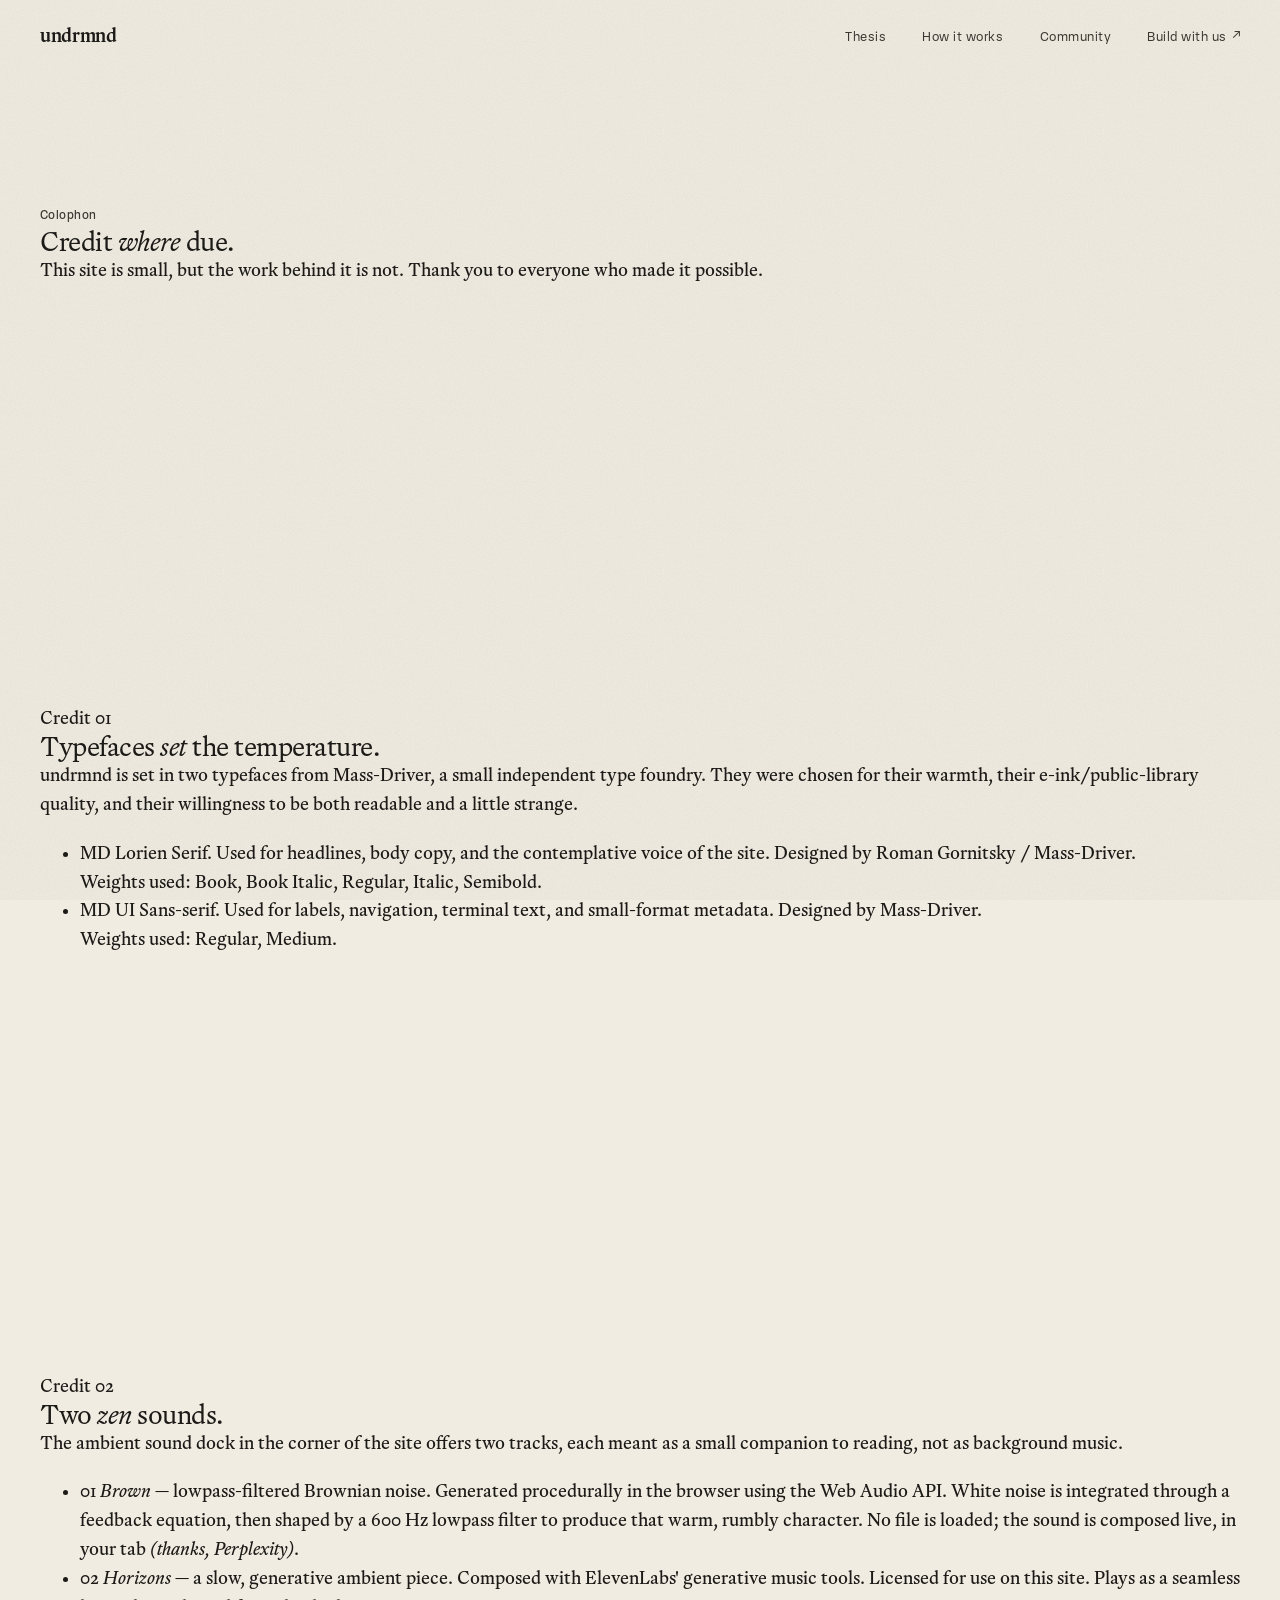
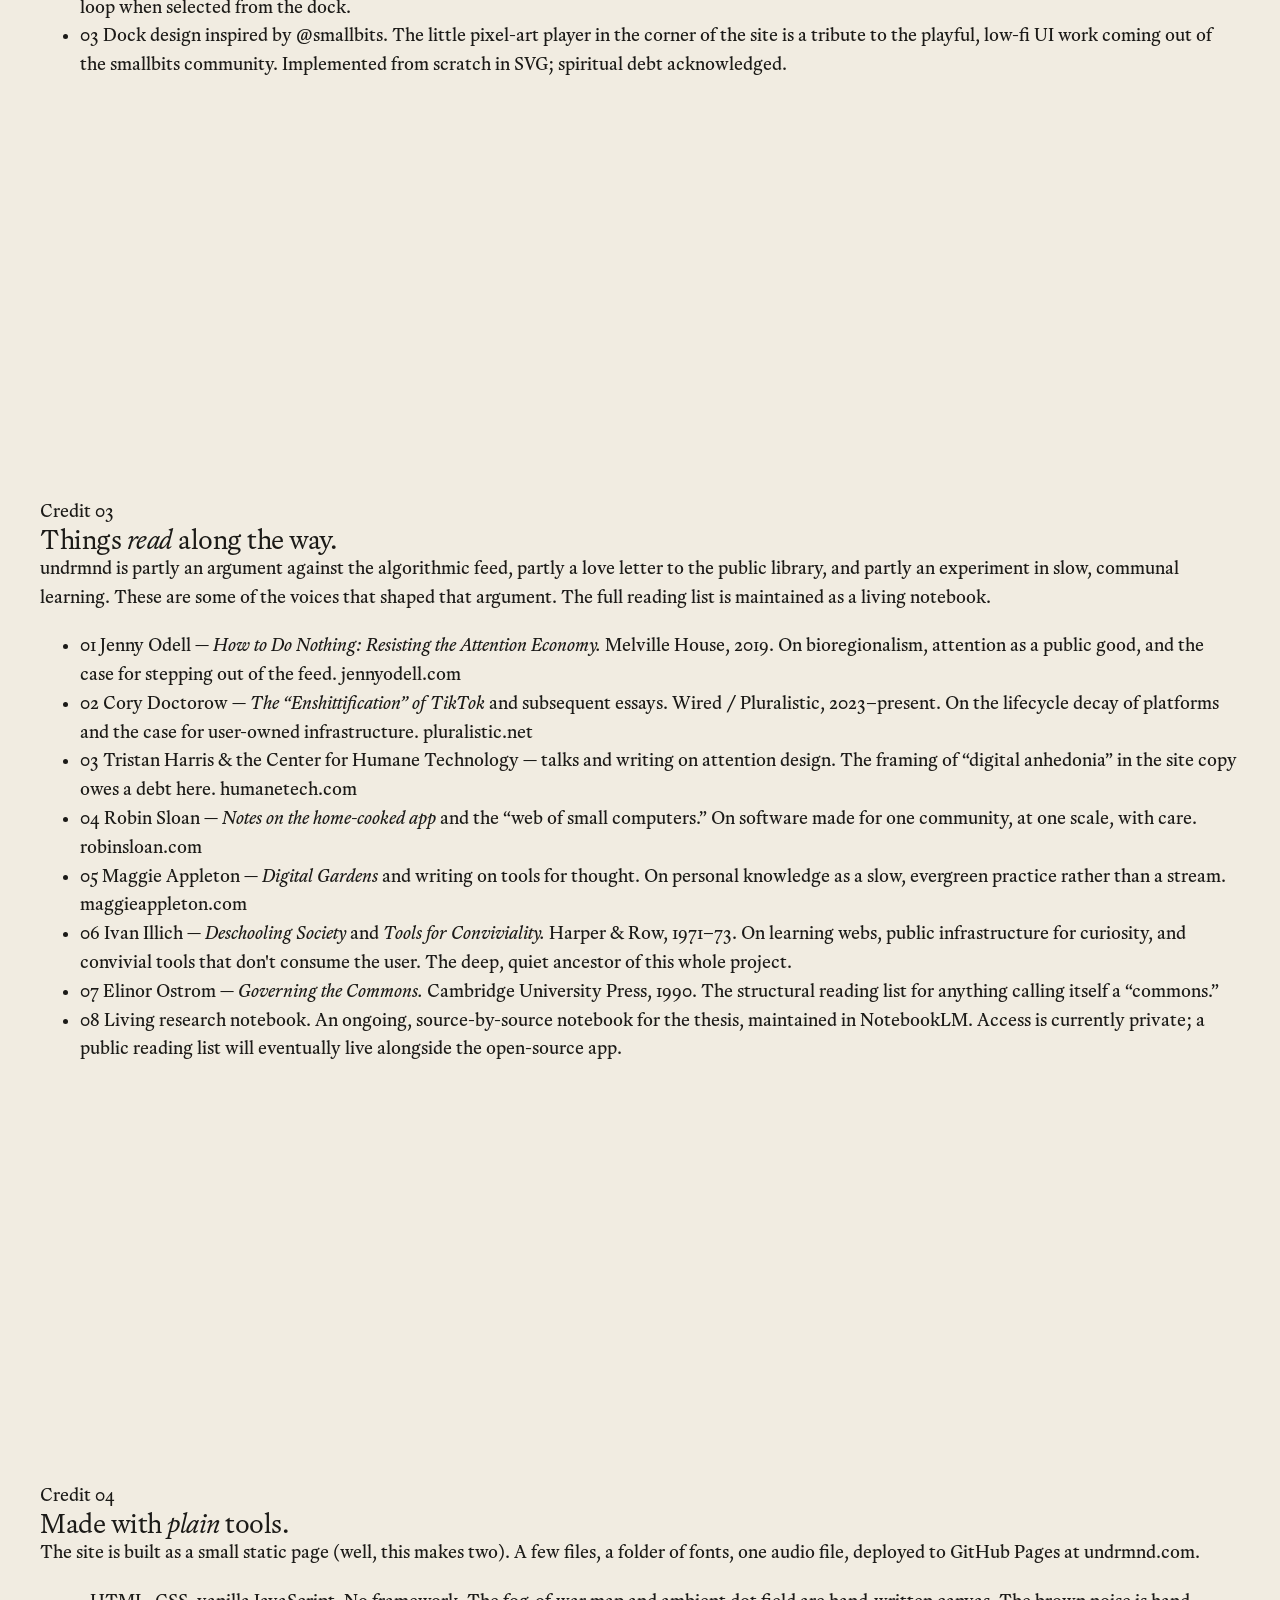
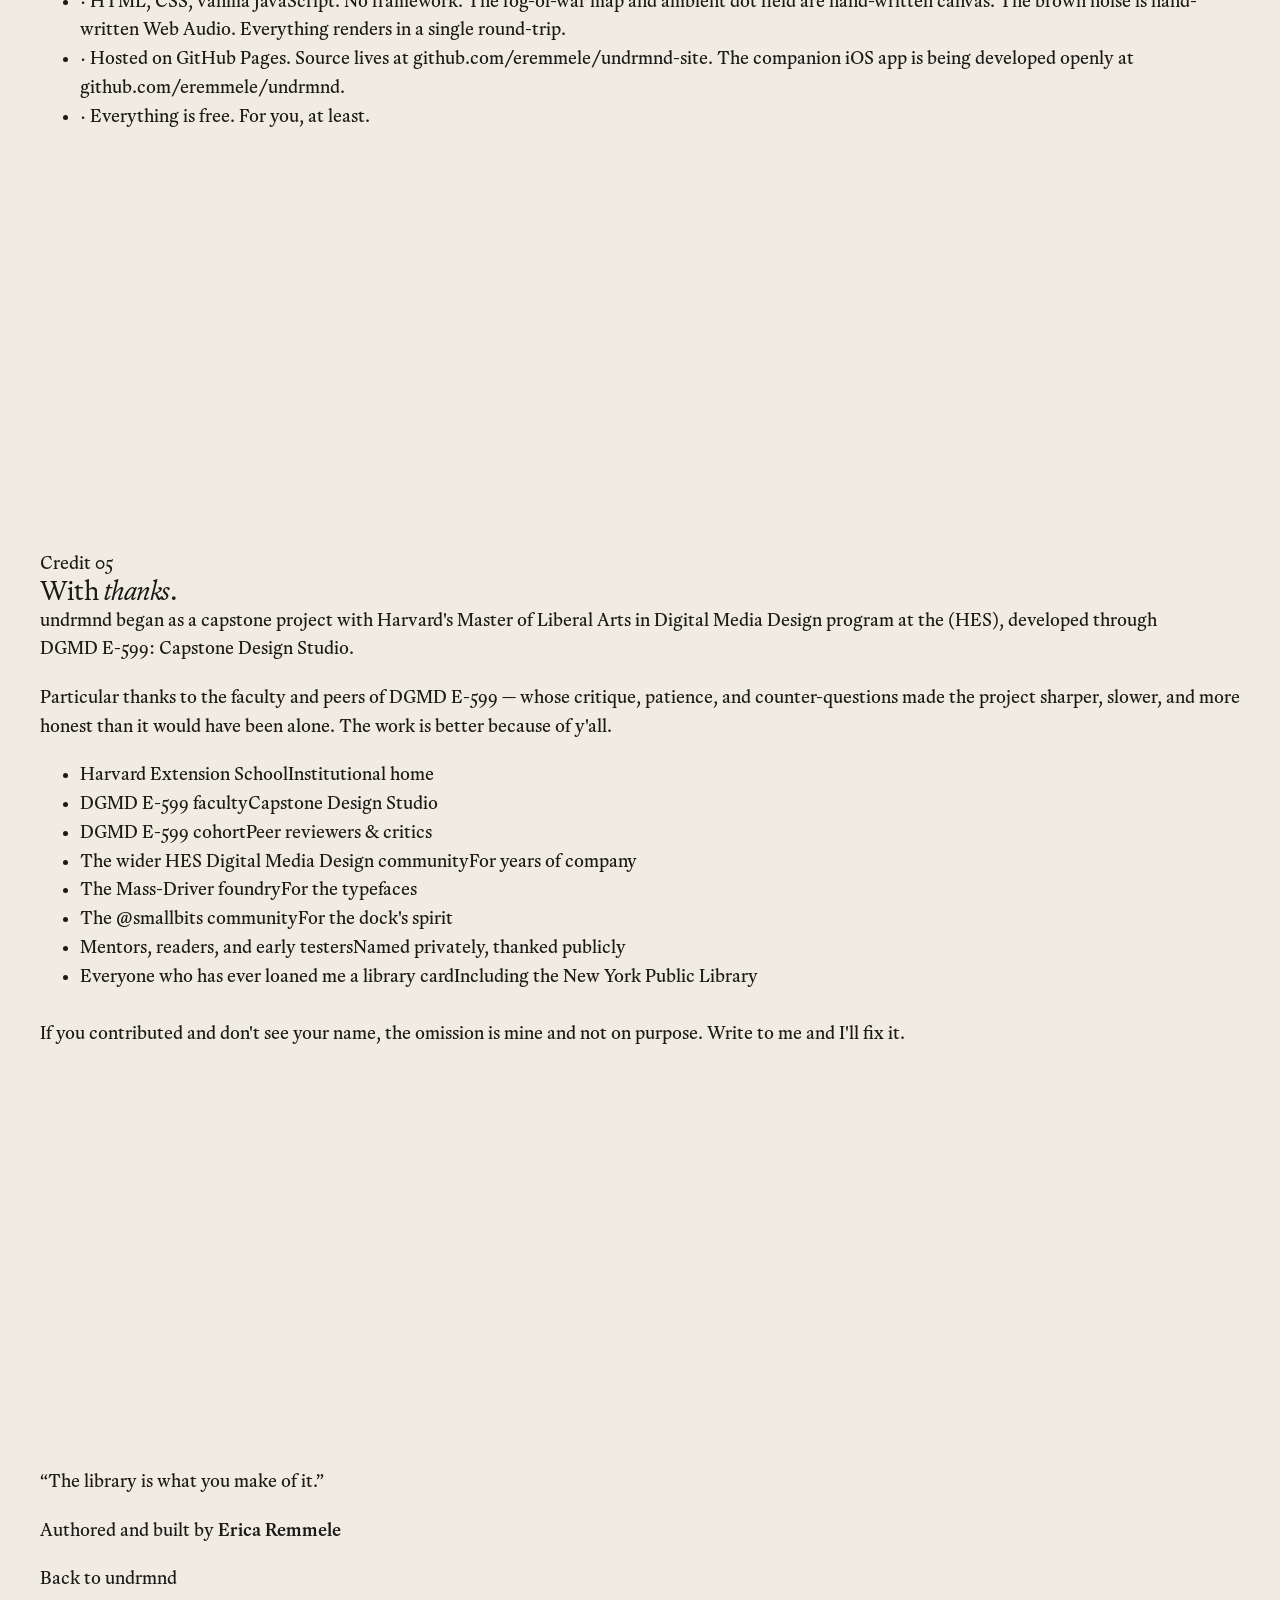
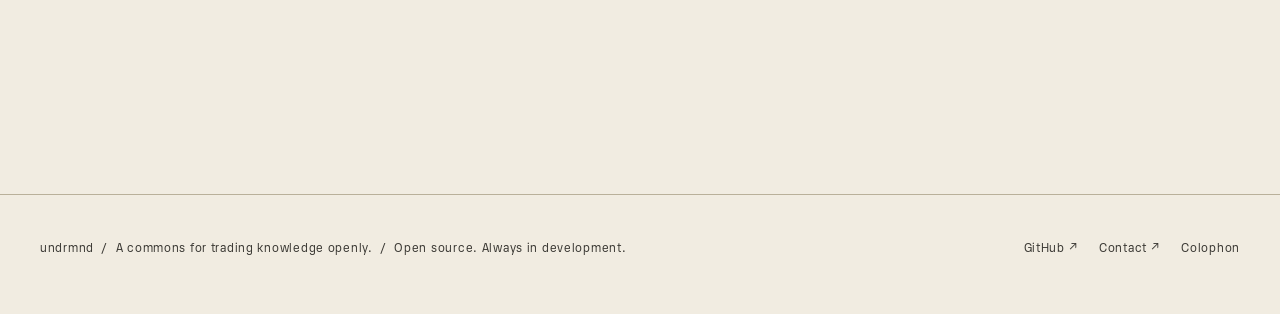
==== colophon.html @ 416e214d "Add colophon page" ====
<!doctype html>
<html lang="en">
<head>
  <meta charset="utf-8" />
  <meta name="viewport" content="width=device-width, initial-scale=1" />
  <meta author="Erica Remmele" />
  <title>undrmnd « a public learning commons</title>
  <meta name="description" content="Knowledge should be free and accessible. Undrmnd is a counter-algorithmic tool to build a common commons. Fork it, add to it, rewrite it." />
  <meta property="og:title" content="undrmnd « a public learning commons" />
  <meta property="og:description" content="Knowledge should be free and accessible. A counter-algorithmic tool to build a common commons. Built in Swift." />
  <meta property="og:type" content="website" />
  <link rel="preload" as="font" type="font/woff2" href="./fonts/MDLorien-Book.woff2" crossorigin />
  <link rel="preload" as="font" type="font/woff2" href="./fonts/MDLorien-Regular.woff2" crossorigin />
  <link rel="preload" as="font" type="font/woff2" href="./fonts/MDUI-Regular.woff2" crossorigin />
  <link rel="stylesheet" href="./styles.css" />
  <link rel="icon" type="image/x-icon" href="./favicon.ico">
</head>
<body>

<!-- ===== Header ===== -->
<header class="site-header" id="site-header">
  <div class="container">
    <nav class="nav" aria-label="Primary">
      <a href="index.html#top" class="logo" aria-label="undrmnd home">undrmnd</a>
      <div class="nav-links" role="list">
        <a href="#thesis">Thesis</a>
        <a href="#how">How it works</a>
        <a href="#community">Community</a>
        <a href="#build" class="gh">Build with us <span class="nav-arrow">↗</span></a>
      </div>
    </nav>
  </div>
</header>

<!-- //////// Hero //////// -->
<!doctype html>
<html lang="en">
<head>
  <meta charset="utf-8" />
  <meta name="viewport" content="width=device-width, initial-scale=1" />
  <title>Colophon « undrmnd</title>
  <meta name="description" content="Credits, typefaces, references, and acknowledgements for the undrmnd project." />
  <link rel="icon" href="./favicon.ico" />
  <link rel="stylesheet" href="./styles.css" />
</head>

<!-- ===== Hero ===== -->
<section class="col-hero">
  <div class="container">
    <span class="label">Colophon</span>
    <h1>Credit <em>where</em> due.</h1>
    <p class="lede">
      This site is small, but the work behind it is not. Thank you to everyone who made it possible.
    </p>
  </div>
</section>

<!-- ===== Typefaces ===== -->
<section class="col-section">
  <div class="container col-grid">
    <div>
      <div class="col-eyebrow">Credit 01</div>
      <h2>Typefaces <em>set</em> the temperature.</h2>
    </div>
    <div class="col-body">
      <p>
        undrmnd is set in two typefaces from <a href="https://mass-driver.com/" target="_blank" rel="noopener">Mass-Driver</a>, a small independent type foundry. They were chosen for their warmth, their e-ink/public-library quality, and their willingness to be both readable and a little strange.
      </p>
      <ul class="specimen-list">
        <li class="specimen">
          <span class="spec-name">MD Lorien</span>
          <span class="spec-meta">
            Serif. Used for headlines, body copy, and the contemplative voice of the site. Designed by <a href="https://mass-driver.com/typefaces/md-lorien" target="_blank" rel="noopener">Roman Gornitsky / Mass-Driver</a>. <br/>Weights used: Book, Book Italic, Regular, Italic, Semibold.
          </span>
        </li>
        <li class="specimen sans">
          <span class="spec-name">MD UI</span>
          <span class="spec-meta">
            Sans-serif. Used for labels, navigation, terminal text, and small-format metadata. Designed by <a href="https://mass-driver.com/typefaces/md-ui" target="_blank" rel="noopener">Mass-Driver</a>. <br/>Weights used: Regular, Medium.
          </span>
        </li>
      </ul>
    </div>
  </div>
</section>

<!-- ===== Sound ===== -->
<section class="col-section">
  <div class="container col-grid">
    <div>
      <div class="col-eyebrow">Credit 02</div>
      <h2>Two <em>zen</em> sounds.</h2>
    </div>
    <div class="col-body">
      <p>
        The ambient sound dock in the corner of the site offers two tracks, each meant as a small companion to reading, not as background music.
      </p>
      <ul class="ref-list">
        <li>
          <span class="ref-num">01</span>
          <span>
            <span class="ref-title"><em>Brown</em> &mdash; lowpass-filtered Brownian noise.</span>
            <span class="ref-meta">
              Generated procedurally in the browser using the Web Audio API. White noise is integrated through a feedback equation, then shaped by a 600&nbsp;Hz lowpass filter to produce that warm, rumbly character. No file is loaded; the sound is composed live, in your tab <i>(thanks, Perplexity)</i>.
            </span>
          </span>
        </li>
        <li>
          <span class="ref-num">02</span>
          <span>
            <span class="ref-title"><em>Horizons</em> &mdash; a slow, generative ambient piece.</span>
            <span class="ref-meta">
              Composed with <a href="https://elevenlabs.io/" target="_blank" rel="noopener">ElevenLabs</a>&apos; generative music tools. Licensed for use on this site. Plays as a seamless loop when selected from the dock.
            </span>
          </span>
        </li>
        <li>
          <span class="ref-num">03</span>
          <span>
            <span class="ref-title">Dock design inspired by <a href="https://smallbits.design/" target="_blank" rel="noopener">@smallbits</a>.</span>
            <span class="ref-meta">
              The little pixel-art player in the corner of the site is a tribute to the playful, low-fi UI work coming out of the smallbits community. Implemented from scratch in SVG; spiritual debt acknowledged.
            </span>
          </span>
        </li>
      </ul>
    </div>
  </div>
</section>

<!-- ===== References ===== -->
<section class="col-section">
  <div class="container col-grid">
    <div>
      <div class="col-eyebrow">Credit 03</div>
      <h2>Things <em>read</em> along the way.</h2>
    </div>
    <div class="col-body">
      <p>
        undrmnd is partly an argument against the algorithmic feed, partly a love letter to the public library, and partly an experiment in slow, communal learning. These are some of the voices that shaped that argument. The full reading list is maintained as a living notebook.
      </p>
      <ul class="ref-list">
        <li>
          <span class="ref-num">01</span>
          <span>
            <span class="ref-title">Jenny Odell &mdash; <em>How to Do Nothing: Resisting the Attention Economy.</em></span>
            <span class="ref-meta">Melville House, 2019. On bioregionalism, attention as a public good, and the case for stepping out of the feed. <a href="https://www.jennyodell.com/how-to-do-nothing.html" target="_blank" rel="noopener">jennyodell.com</a></span>
          </span>
        </li>
        <li>
          <span class="ref-num">02</span>
          <span>
            <span class="ref-title">Cory Doctorow &mdash; <em>The &ldquo;Enshittification&rdquo; of TikTok</em> and subsequent essays.</span>
            <span class="ref-meta">Wired / Pluralistic, 2023&ndash;present. On the lifecycle decay of platforms and the case for user-owned infrastructure. <a href="https://pluralistic.net/2023/01/21/potemkin-ai/#hey-guys" target="_blank" rel="noopener">pluralistic.net</a></span>
          </span>
        </li>
        <li>
          <span class="ref-num">03</span>
          <span>
            <span class="ref-title">Tristan Harris &amp; the Center for Humane Technology &mdash; talks and writing on attention design.</span>
            <span class="ref-meta">The framing of &ldquo;digital anhedonia&rdquo; in the site copy owes a debt here. <a href="https://www.humanetech.com/" target="_blank" rel="noopener">humanetech.com</a></span>
          </span>
        </li>
        <li>
          <span class="ref-num">04</span>
          <span>
            <span class="ref-title">Robin Sloan &mdash; <em>Notes on the home-cooked app</em> and the &ldquo;web of small computers.&rdquo;</span>
            <span class="ref-meta">On software made for one community, at one scale, with care. <a href="https://www.robinsloan.com/notes/home-cooked-app/" target="_blank" rel="noopener">robinsloan.com</a></span>
          </span>
        </li>
        <li>
          <span class="ref-num">05</span>
          <span>
            <span class="ref-title">Maggie Appleton &mdash; <em>Digital Gardens</em> and writing on tools for thought.</span>
            <span class="ref-meta">On personal knowledge as a slow, evergreen practice rather than a stream. <a href="https://maggieappleton.com/garden-history" target="_blank" rel="noopener">maggieappleton.com</a></span>
          </span>
        </li>
        <li>
          <span class="ref-num">06</span>
          <span>
            <span class="ref-title">Ivan Illich &mdash; <em>Deschooling Society</em> and <em>Tools for Conviviality.</em></span>
            <span class="ref-meta">Harper &amp; Row, 1971&ndash;73. On learning webs, public infrastructure for curiosity, and convivial tools that don&apos;t consume the user. The deep, quiet ancestor of this whole project.</span>
          </span>
        </li>
        <li>
          <span class="ref-num">07</span>
          <span>
            <span class="ref-title">Elinor Ostrom &mdash; <em>Governing the Commons.</em></span>
            <span class="ref-meta">Cambridge University Press, 1990. The structural reading list for anything calling itself a &ldquo;commons.&rdquo;</span>
          </span>
        </li>
        <li>
          <span class="ref-num">08</span>
          <span>
            <span class="ref-title">Living research notebook.</span>
            <span class="ref-meta">An ongoing, source-by-source notebook for the thesis, maintained in <a href="https://notebooklm.google.com/notebook/d97d8672-4751-4eb2-9917-8f7582bcd6df" target="_blank" rel="noopener">NotebookLM</a>. Access is currently private; a public reading list will eventually live alongside the open-source app.</span>
          </span>
        </li>
      </ul>
    </div>
  </div>
</section>

<!-- ===== Tools ===== -->
<section class="col-section">
  <div class="container col-grid">
    <div>
      <div class="col-eyebrow">Credit 04</div>
      <h2>Made with <em>plain</em> tools.</h2>
    </div>
    <div class="col-body">
      <p>
        The site is built as a small static page (well, this makes two). A few files, a folder of fonts, one audio file, deployed to GitHub Pages at <a href="https://www.undrmnd.com" rel="noopener">undrmnd.com</a>.
      </p>
      <ul class="ref-list">
        <li>
          <span class="ref-num">&middot;</span>
          <span>
            <span class="ref-title">HTML, CSS, vanilla JavaScript.</span>
            <span class="ref-meta">No framework. The fog-of-war map and ambient dot field are hand-written canvas. The brown noise is hand-written Web Audio. Everything renders in a single round-trip.</span>
          </span>
        </li>
        <li>
          <span class="ref-num">&middot;</span>
          <span>
            <span class="ref-title">Hosted on <a href="https://pages.github.com/" target="_blank" rel="noopener">GitHub Pages.</a></span>
            <span class="ref-meta">Source lives at <a href="https://github.com/eremmele/undrmnd-site" target="_blank" rel="noopener">github.com/eremmele/undrmnd-site</a>. The companion iOS app is being developed openly at <a href="https://github.com/eremmele/undrmnd" target="_blank" rel="noopener">github.com/eremmele/undrmnd</a>.</span>
          </span>
        </li>
        <li>
          <span class="ref-num">&middot;</span>
          <!--<span>
            <span class="ref-title">No analytics, no cookies, no tracking pixels.</span>
            <span class="ref-meta">If we ever add a counter, it will be a public one.</span>
          </span>-->
          <span>
            <span class="ref-title">Everything is free.</span>
            <span class="ref-meta">For you, at least.</span>
          </span>
        </li>
      </ul>
    </div>
  </div>
</section>

<!-- ===== Acknowledgements ===== -->
<section class="col-section">
  <div class="container col-grid">
    <div>
      <div class="col-eyebrow">Credit 05</div>
      <h2>With <em>thanks</em>.</h2>
    </div>
    <div class="col-body">
      <p>
        undrmnd began as a capstone project with Harvard's <a href="https://extension.harvard.edu/academics/programs/digital-media-design-graduate-program/" target="_blank" rel="noopener">Master of Liberal Arts in Digital Media Design</a> program at the <a href="https://extension.harvard.edu/" target="_blank" rel="noopener">(HES)</a>, developed through <a href="https://coursebrowser.dce.harvard.edu/course/capstone-design-studio/" target="_blank" rel="noopener">DGMD&nbsp;E-599: Capstone Design Studio</a>.
      </p>
      <p>
        Particular thanks to the faculty and peers of DGMD&nbsp;E-599 &mdash; whose critique, patience, and counter-questions made the project sharper, slower, and more honest than it would have been alone. The work is better because of y'all.
      </p>
      <ul class="people-grid">
        <li>Harvard Extension School<span class="role">Institutional home</span></li>
        <li>DGMD E-599 faculty<span class="role">Capstone Design Studio</span></li>
        <li>DGMD E-599 cohort<span class="role">Peer reviewers &amp; critics</span></li>
        <li>The wider HES Digital Media Design community<span class="role">For years of company</span></li>
        <li>The Mass-Driver foundry<span class="role">For the typefaces</span></li>
        <li>The @smallbits community<span class="role">For the dock&apos;s spirit</span></li>
        <li>Mentors, readers, and early testers<span class="role">Named privately, thanked publicly</span></li>
        <li>Everyone who has ever loaned me a library card<span class="role">Including the New York Public Library</span></li>
      </ul>
      <p class="muted-graf" style="margin-top:28px;">
        If you contributed and don&apos;t see your name, the omission is mine and not on purpose. <a href="mailto:err698@g.harvard.edu">Write to me</a> and I&apos;ll fix it.
      </p>
    </div>
  </div>
</section>

<!-- ===== Closing ===== -->
<section class="col-closing">
  <div class="container">
    <p>
      &ldquo;The library is what you make of it.&rdquo;
    </p>
    <p class="sig">
      Authored and built by <strong>Erica Remmele</strong>
    </p>
    <a class="back-link" href="index.html">Back to undrmnd</a>
  </div>
</section>

<!-- ===== Footer ===== -->
<footer class="site-footer">
  <div class="container">
    <div class="footer-row">
      <span>undrmnd &nbsp;/&nbsp; A commons for trading knowledge openly. &nbsp;/&nbsp; Open source. Always in development.</span>
      <span>
        <a href="https://github.com/eremmele/undrmnd-site" target="_blank" rel="noopener" style="margin-right:18px;">GitHub ↗</a>
        <a href="mailto:err698@g.harvard.edu" style="margin-right:18px;">Contact ↗</a>
        <a href="colophon.html" aria-current="page">Colophon</a>
      </span>
    </div>
  </div>
</footer>

<script>
  // Lightweight header scroll behavior, mirrored from main site so colophon
  // matches the show/hide on scroll. Self-contained so the page works without script.js.
  (function () {
    const header = document.getElementById("site-header");
    if (!header) return;
    let lastY = window.scrollY;
    let accum = 0;
    const HIDE = 24, SHOW = 8;
    const onScroll = () => {
      const y = window.scrollY;
      header.classList.toggle("scrolled", y > 12);
      const delta = y - lastY;
      if (y < 80) { header.classList.remove("is-hidden"); accum = 0; }
      else if (delta > 0) { accum = Math.max(0, accum) + delta; if (accum > HIDE) header.classList.add("is-hidden"); }
      else if (delta < 0) { accum = Math.min(0, accum) + delta; if (accum < -SHOW) header.classList.remove("is-hidden"); }
      lastY = y;
    };
    window.addEventListener("scroll", onScroll, { passive: true });
  })();
</script>

</body>
</html>
---- styles.css ----
/* ---------- Fonts ---------- */
/* not the best import but time is of the essence */
@font-face {
  font-family: "MD Lórien";
  src: url("./fonts/MDLorien-Book.woff2") format("woff2");
  font-weight: 350;
  font-style: normal;
  font-display: swap;
}
@font-face {
  font-family: "MD Lórien";
  src: url("./fonts/MDLorien-BookItalic.woff2") format("woff2");
  font-weight: 350;
  font-style: italic;
  font-display: swap;
}
@font-face {
  font-family: "MD Lórien";
  src: url("./fonts/MDLorien-Regular.woff2") format("woff2");
  font-weight: 400;
  font-style: normal;
  font-display: swap;
}
@font-face {
  font-family: "MD Lórien";
  src: url("./fonts/MDLorien-Italic.woff2") format("woff2");
  font-weight: 400;
  font-style: italic;
  font-display: swap;
}
@font-face {
  font-family: "MD Lórien";
  src: url("./fonts/MDLorien-Semibold.woff2") format("woff2");
  font-weight: 600;
  font-style: normal;
  font-display: swap;
}
@font-face {
  font-family: "MD UI";
  src: url("./fonts/MDUI-Regular.woff2") format("woff2");
  font-weight: 400;
  font-style: normal;
  font-display: swap;
}
@font-face {
  font-family: "MD UI";
  src: url("./fonts/MDUI-Medium.woff2") format("woff2");
  font-weight: 500;
  font-style: normal;
  font-display: swap;
}

/* ---------- Tokens ---------- */
:root {
  --paper: #f1ece1;
  --paper-raised: #e8e1d1;
  --fog: #d4cdb9;
  --hairline: #b9b09a;
  --graphite-600: #3a3833;
  --graphite-900: #1b1a17;
  --ink: #1b1a17;
  --accent: #5a4a2f;
  --accent-soft: #8a7551;

  /* dark surface */
  --night: #16140f;          /* near-black with warmth */
  --night-raised: #1f1c16;
  --night-hairline: #3a342a;
  --night-text: #e9e2d1;     /* warm white */
  --night-muted: #aea493;

  /* paperwhite e-ink */
  --eink: #cfc7b4;           /* greenish-grey LCD tint, peep inspo */
  --eink-deep: #b6ad99;
  --eink-ink: #2a2820;

  --serif: "MD Lórien", "Iowan Old Style", "Charter", Georgia, serif;
  --sans:  "MD UI", -apple-system, BlinkMacSystemFont, "Inter", system-ui, sans-serif;
  --mono:  ui-monospace, "JetBrains Mono", "SFMono-Regular", "Menlo", monospace;

  --measure: 62ch;
  --max-w: none;
  --gutter: 40px;

  --ease-out: cubic-bezier(0.2, 0.7, 0.1, 1);
  --ease-soft: cubic-bezier(0.16, 1, 0.3, 1);
}

/* ---------- Reset ---------- */
*, *::before, *::after { box-sizing: border-box; }
html, body { margin: 0; padding: 0; }
html { -webkit-font-smoothing: antialiased; -moz-osx-font-smoothing: grayscale; }
img, svg { display: block; max-width: 100%; }
button { font: inherit; color: inherit; background: none; border: 0; cursor: pointer; }
a { color: inherit; text-decoration: none; }

/* ---------- Base ---------- */
body {
  font-family: var(--serif);
  font-weight: 350;
  background: var(--paper);
  color: var(--graphite-900);
  font-size: 18px;
  line-height: 1.6;
  font-feature-settings: "kern" 1, "liga" 1, "onum" 1;
  overflow-x: hidden;
}

body::before {
  content: "";
  position: fixed;
  inset: 0;
  pointer-events: none;
  z-index: 1;
  opacity: 0.35;
  mix-blend-mode: multiply;
  background-image: url("data:image/svg+xml;utf8,<svg xmlns='http://www.w3.org/2000/svg' width='220' height='220'><filter id='n'><feTurbulence type='fractalNoise' baseFrequency='0.85' numOctaves='2' stitchTiles='stitch'/><feColorMatrix values='0 0 0 0 0.10  0 0 0 0 0.10  0 0 0 0 0.10  0 0 0 0.18 0'/></filter><rect width='100%25' height='100%25' filter='url(%23n)'/></svg>");
  background-size: 220px 220px;
}

/* ---------- Typography ---------- */
h1, h2, h3, h4 {
  font-family: var(--serif);
  font-weight: 400;
  letter-spacing: -0.018em;
  line-height: 1.04;
  margin: 0;
}

.eyebrow {
  font-family: var(--sans);
  font-weight: 500;
  font-size: 12px;
  letter-spacing: 0.04em;
  color: var(--accent);
}

.label {
  font-family: var(--sans);
  font-weight: 500;
  font-size: 12px;
  letter-spacing: 0.04em;
  color: var(--graphite-600);
}
.label.dark-label { color: var(--night-muted); }

.measure { max-width: var(--measure); }

p { margin: 0 0 1.1em; }
p + p { margin-top: 1.1em; }

em { font-style: italic; }

/* ---------- Layout ---------- */
.container {
  max-width: none;
  margin: 0;
  padding: 0 var(--gutter);
  position: relative;
  z-index: 2;
}

section {
  padding: clamp(110px, 16vw, 200px) 0;
  position: relative;
  z-index: 2;
}

/* ---------- Header/Nav ---------- */
.site-header {
  position: fixed;
  top: 0; left: 0; right: 0;
  z-index: 50;
  padding: 22px 0;
  transition: background-color 400ms var(--ease-out), border-color 400ms var(--ease-out), color 400ms var(--ease-out), transform 360ms var(--ease-out);
  border-bottom: 1px solid transparent;
  will-change: transform;
}
.site-header.is-hidden { transform: translateY(-100%); }
.site-header.scrolled {
  background: rgba(241, 236, 225, 0.78);
  backdrop-filter: blur(12px) saturate(115%);
  -webkit-backdrop-filter: blur(12px) saturate(115%);
  border-bottom-color: var(--hairline);
}
.site-header.on-dark {
  background: rgba(22, 20, 15, 0.7);
  backdrop-filter: blur(12px) saturate(110%);
  -webkit-backdrop-filter: blur(12px) saturate(110%);
  border-bottom-color: var(--night-hairline);
  color: var(--night-text);
}
.site-header.on-dark .nav-links a { color: var(--night-muted); }
.site-header.on-dark .nav-links a:hover { color: var(--night-text); }

.nav {
  display: flex;
  align-items: center;
  justify-content: space-between;
  gap: 24px;
}
.logo {
  font-family: var(--serif);
  font-weight: 600;
  font-size: 19px;
  letter-spacing: -0.018em;
  display: inline-block;
  text-transform: lowercase;
}
.nav-links {
  display: flex;
  gap: 36px;
  font-family: var(--sans);
  font-size: 13px;
  letter-spacing: 0.04em;
}
.nav-links a {
  position: relative;
  padding: 4px 0;
  color: var(--graphite-600);
  transition: color 250ms var(--ease-out);
}
.nav-links a::after {
  content: "";
  position: absolute;
  left: 0; bottom: 0;
  height: 1px;
  width: 100%;
  background: currentColor;
  transform: scaleX(0);
  transform-origin: left;
  transition: transform 280ms var(--ease-out);
}
.nav-links a:hover { color: var(--graphite-900); }
.nav-links a:hover::after { transform: scaleX(1); }
.nav-arrow { display: inline-block; transform: translate(2px, -1px); }

@media (max-width: 720px) {
  .nav-links { gap: 18px; }
  .nav-links a:not(.gh) { display: none; }
}

/* ---------- Buttons/CTAs ---------- */
.cta-row {
  display: flex;
  flex-wrap: wrap;
  gap: 18px 28px;
  align-items: center;
  margin-top: 48px;
}
.btn {
  display: inline-flex;
  align-items: center;
  gap: 10px;
  padding: 14px 22px;
  font-family: var(--sans);
  font-weight: 500;
  font-size: 14px;
  letter-spacing: 0.04em;
  border: 1px solid var(--graphite-900);
  color: var(--graphite-900);
  background: transparent;
  transition: background 280ms var(--ease-out), color 280ms var(--ease-out), border-color 280ms var(--ease-out);
}
.btn:hover { background: var(--graphite-900); color: var(--paper); }
.btn-ghost {
  border: 0;
  padding-left: 0;
  position: relative;
}
.btn-ghost::after {
  content: "";
  position: absolute;
  left: 0; bottom: 6px;
  height: 1px;
  width: 100%;
  background: var(--graphite-600);
  transform: scaleX(1);
  transform-origin: left;
  transition: transform 320ms var(--ease-out);
}
.btn-ghost:hover { background: transparent; color: var(--graphite-900); }
.btn-ghost:hover::after { transform: scaleX(0.4); }

.btn-on-dark {
  border-color: var(--night-text);
  color: var(--night-text);
}
.btn-on-dark:hover { background: var(--night-text); color: var(--night); }
.btn-ghost.btn-on-dark { border: 0; }
.btn-ghost.btn-on-dark::after { background: var(--night-muted); }
.btn-ghost.btn-on-dark:hover { background: transparent; color: var(--night-text); }

/* ---------- Hero (dark) ---------- */
.hero {
  min-height: 100vh;
  padding-top: clamp(120px, 16vh, 200px);
  padding-bottom: clamp(80px, 10vw, 140px);
  display: flex;
  flex-direction: column;
  justify-content: center;
  position: relative;
  overflow: hidden;
  background: var(--night);
  color: var(--night-text);
}
.hero::before {
  /* warm grain over dark, lifted (matches section.dark) */
  content: "";
  position: absolute;
  inset: 0;
  pointer-events: none;
  opacity: 0.18;
  mix-blend-mode: screen;
  background-image: url("data:image/svg+xml;utf8,<svg xmlns='http://www.w3.org/2000/svg' width='220' height='220'><filter id='n'><feTurbulence type='fractalNoise' baseFrequency='0.85' numOctaves='2' stitchTiles='stitch'/><feColorMatrix values='0 0 0 0 0.95  0 0 0 0 0.90  0 0 0 0 0.78  0 0 0 0.10 0'/></filter><rect width='100%25' height='100%25' filter='url(%23n)'/></svg>");
  background-size: 220px 220px;
  z-index: 0;
}
.hero canvas#hero-fog {
  position: absolute;
  inset: 0;
  width: 100%;
  height: 100%;
  z-index: 0;
  opacity: 0.32;
  pointer-events: none;
  mask-image: radial-gradient(ellipse 80% 70% at 50% 55%, black 30%, transparent 92%);
  -webkit-mask-image: radial-gradient(ellipse 80% 70% at 50% 55%, black 30%, transparent 92%);
}
.hero .container { z-index: 2; position: relative; }

.hero-grid {
  display: grid;
  grid-template-columns: minmax(0, 0.95fr) minmax(0, 1.55fr);
  gap: clamp(32px, 5vw, 80px);
  align-items: center;
}
@media (max-width: 980px) {
  .hero-grid { grid-template-columns: 1fr; gap: 56px; }
}

.hero-eyebrow {
  margin-bottom: clamp(28px, 4vw, 40px);
}
.hero .eyebrow { color: var(--accent-soft); }

.hero-blurb {
  font-family: var(--serif);
  font-size: clamp(28px, 3.6vw, 46px);
  font-weight: 400;
  line-height: 1.18;
  letter-spacing: -0.018em;
  color: var(--night-text);
  max-width: 22ch;
  margin: 0;
}
.hero-blurb .it { font-style: italic; font-weight: 400; }
.hero-blurb .muted { color: var(--night-muted); }

.hero .cta-row { margin-top: clamp(32px, 4vw, 48px); }

/* ---------- Kindle frame to host GitHub ---------- */
.kindle {
  width: 100%;
  background: #2a2620;
  border-radius: 14px;
  padding: 16px 16px 26px;
  box-shadow:
    0 1px 0 rgba(255,255,255,0.05) inset,
    0 30px 56px -22px rgba(0,0,0,0.55),
    0 12px 24px -16px rgba(0,0,0,0.6);
  position: relative;
}
.kindle::after {
  content: "";
  position: absolute;
  left: 50%; bottom: 8px;
  transform: translateX(-50%);
  width: 30px; height: 4px;
  background: #1b1814;
  border-radius: 2px;
}
.kindle-screen {
  background:
    repeating-linear-gradient(0deg, rgba(43,42,32,0.05) 0 1px, transparent 1px 2px),
    var(--eink);
  color: var(--eink-ink);
  border-radius: 4px;
  padding: clamp(20px, 2.4vw, 32px);
  font-family: var(--sans);
  filter: contrast(0.96);
  min-height: clamp(380px, 44vw, 540px);
  display: flex;
  flex-direction: column;
  gap: clamp(14px, 1.6vw, 20px);
}
.k-status {
  display: flex;
  justify-content: space-between;
  align-items: center;
  font-size: 10px;
  letter-spacing: 0.14em;
  color: var(--eink-ink);
  opacity: 0.6;
}
.k-batt {
  display: inline-block;
  width: 22px; height: 9px;
  border: 1px solid var(--eink-ink);
  position: relative;
}
.k-batt::after {
  content: "";
  position: absolute;
  right: -3px; top: 2px;
  width: 2px; height: 5px;
  background: var(--eink-ink);
}
.k-batt-bar { display: block; height: 100%; background: var(--eink-ink); opacity: 0.85; }

/* GitHub-style header inside Kindle */
.k-repo-head {
  display: flex;
  align-items: center;
  gap: 10px;
  flex-wrap: wrap;
  border-bottom: 1px solid rgba(42,40,32,0.18);
  padding-bottom: 14px;
}
.k-octicon {
  width: 18px; height: 18px;
  flex-shrink: 0;
  color: var(--eink-ink);
}
.k-repo-path {
  font-family: var(--mono);
  font-size: 14px;
  color: var(--eink-ink);
  letter-spacing: 0;
}
.k-repo-path .k-org { opacity: 0.7; }
.k-repo-path .k-slash { opacity: 0.45; padding: 0 2px; }
.k-repo-path .k-name { font-weight: 600; }
.k-repo-vis {
  margin-left: 4px;
  font-size: 10.5px;
  letter-spacing: 0.08em;
  padding: 2px 8px;
  border: 1px solid rgba(42,40,32,0.4);
  border-radius: 999px;
  color: var(--eink-ink);
  opacity: 0.7;
}

.k-meta-row {
  display: flex;
  flex-wrap: wrap;
  gap: 14px 18px;
  font-size: 12px;
  color: var(--eink-ink);
  opacity: 0.78;
}
.k-meta-row .k-stat {
  display: inline-flex;
  align-items: center;
  gap: 6px;
}
.k-meta-row svg { width: 12px; height: 12px; flex-shrink: 0; }

.k-desc {
  font-family: var(--serif);
  font-style: italic;
  font-size: clamp(13.5px, 1.18vw, 15.5px);
  line-height: 1.55;
  color: var(--eink-ink);
  opacity: 0.85;
  margin: 0;
  max-width: 60ch;
}

/* language bar */
.k-lang-bar {
  display: flex;
  height: 6px;
  border-radius: 3px;
  overflow: hidden;
  background: rgba(42,40,32,0.12);
}
.k-lang-bar > span { display: block; height: 100%; }
.k-lang-legend {
  display: flex;
  flex-wrap: wrap;
  gap: 12px 18px;
  margin-top: 8px;
  font-size: 11px;
  color: var(--eink-ink);
  opacity: 0.78;
}
.k-lang-legend .dot {
  display: inline-block;
  width: 8px; height: 8px;
  border-radius: 50%;
  margin-right: 6px;
  vertical-align: -1px;
}

/* file tree */
.k-tree {
  font-family: var(--mono);
  font-size: 12.5px;
  color: var(--eink-ink);
  border: 1px solid rgba(42,40,32,0.18);
  border-radius: 4px;
}
.k-tree-row {
  display: grid;
  grid-template-columns: 18px minmax(0, 1.2fr) minmax(0, 2fr) auto;
  align-items: center;
  gap: 10px;
  padding: 7px 14px;
  border-bottom: 1px solid rgba(42,40,32,0.10);
}
.k-tree-row:last-child { border-bottom: 0; }
.k-tree-row svg { width: 13px; height: 13px; opacity: 0.7; }
.k-tree-row .k-tree-name { font-weight: 500; }
.k-tree-row .k-tree-msg {
  font-family: var(--serif);
  font-style: italic;
  font-size: 12.5px;
  opacity: 0.7;
  white-space: nowrap;
  overflow: hidden;
  text-overflow: ellipsis;
}
.k-tree-row .k-tree-time {
  font-size: 11px;
  opacity: 0.55;
  white-space: nowrap;
}

.k-foot {
  margin-top: auto;
  display: flex;
  justify-content: space-between;
  align-items: center;
  font-size: 10.5px;
  letter-spacing: 0.06em;
  color: var(--eink-ink);
  opacity: 0.55;
  padding-top: 6px;
}
@media (max-width: 980px) {
  .kindle-screen { min-height: 420px; }
  .k-tree-row { grid-template-columns: 16px minmax(0, 1fr) auto; }
  .k-tree-row .k-tree-msg { display: none; }
}

/* ---------- Generic section heading ---------- */
.section-head {
  margin-bottom: clamp(24px, 7vw, 24px);
}
h2.section-title {
  font-size: clamp(38px, 5.4vw, 76px);
  font-weight: 400;
  letter-spacing: -0.02em;
  line-height: 1.04;
  max-width: 18ch;
}
h2.section-title .it { font-style: italic; }

.section-body {
  font-size: clamp(17px, 1.4vw, 19px);
  line-height: 1.7;
  color: var(--graphite-600);
  max-width: var(--measure);
}
.section-body strong { color: var(--graphite-900); font-weight: 400; }

/* ---------- Two-column editorial ---------- */
.two-col {
  display: grid;
  grid-template-columns: minmax(0, 1fr) minmax(0, 1.2fr);
  gap: clamp(40px, 6vw, 96px);
  align-items: start;
}
@media (max-width: 860px) {
  .two-col { grid-template-columns: 1fr; gap: 40px; }
}

/* ---------- Dark surface ---------- */
section.dark {
  background: var(--night);
  color: var(--night-text);
}
section.dark::before {
  /* warm grain over dark, lifted */
  content: "";
  position: absolute;
  inset: 0;
  pointer-events: none;
  opacity: 0.18;
  mix-blend-mode: screen;
  background-image: url("data:image/svg+xml;utf8,<svg xmlns='http://www.w3.org/2000/svg' width='220' height='220'><filter id='n'><feTurbulence type='fractalNoise' baseFrequency='0.85' numOctaves='2' stitchTiles='stitch'/><feColorMatrix values='0 0 0 0 0.95  0 0 0 0 0.90  0 0 0 0 0.78  0 0 0 0.10 0'/></filter><rect width='100%25' height='100%25' filter='url(%23n)'/></svg>");
  background-size: 220px 220px;
  z-index: 0;
}
section.dark h2,
section.dark h3,
section.dark h4 { color: var(--night-text); }
section.dark .section-body { color: var(--night-muted); }
section.dark .section-body strong { color: var(--night-text); }

/* ---------- Paperwhite interstitial (e-ink homage) ---------- */
.paperwhite {
  background: linear-gradient(180deg, var(--paper) 0%, var(--paper-raised) 100%);
  padding: clamp(80px, 10vw, 140px) 0;
}
.paperwhite-frame {
  margin: 0 auto;
  max-width: 720px;
  background: #2a2620;
  border-radius: 12px;
  padding: 18px 18px 28px;
  box-shadow: 0 1px 0 rgba(255,255,255,0.04) inset, 0 24px 40px -20px rgba(0,0,0,0.25);
  position: relative;
}
.paperwhite-frame::after {
  content: "";
  position: absolute;
  left: 50%; bottom: 8px;
  transform: translateX(-50%);
  width: 26px; height: 4px;
  background: #1b1814;
  border-radius: 2px;
}
.pw-screen {
  background:
    repeating-linear-gradient(0deg, rgba(43,42,32,0.045) 0 1px, transparent 1px 2px),
    var(--eink);
  color: var(--eink-ink);
  border-radius: 4px;
  padding: 36px 38px 44px;
  font-family: var(--serif);
  position: relative;
  min-height: 220px;
  filter: contrast(0.96);
}
.pw-status {
  display: flex;
  justify-content: space-between;
  align-items: center;
  font-family: var(--sans);
  font-size: 10px;
  letter-spacing: 0.14em;
  text-transform: uppercase;
  color: var(--eink-ink);
  opacity: 0.55;
  margin-bottom: 28px;
}
.pw-batt {
  display: inline-block;
  width: 22px; height: 9px;
  border: 1px solid var(--eink-ink);
  position: relative;
}
.pw-batt::after {
  content: "";
  position: absolute;
  right: -3px; top: 2px;
  width: 2px; height: 5px;
  background: var(--eink-ink);
}
.pw-batt-bar {
  display: block;
  height: 100%;
  background: var(--eink-ink);
  opacity: 0.85;
}
.pw-eyebrow {
  font-family: var(--sans);
  font-size: 10px;
  letter-spacing: 0.18em;
  text-transform: uppercase;
  opacity: 0.55;
  margin: 0 0 14px;
}
.pw-quote {
  font-size: clamp(22px, 2.8vw, 30px);
  line-height: 1.35;
  font-weight: 400;
  margin: 0 0 26px;
  max-width: 28ch;
}
.pw-meta {
  font-family: var(--sans);
  font-size: 10px;
  letter-spacing: 0.16em;
  text-transform: uppercase;
  opacity: 0.45;
  margin: 0;
}

/* ---------- FoW canvas ---------- */
.howitworks .canvas-wrap {
  position: relative;
  width: 100%;
  aspect-ratio: 16 / 9;
  margin-top: clamp(48px, 6vw, 96px);
  border: 1px solid var(--night);
  background: var(--night);
  overflow: hidden;
  cursor: crosshair;
}
.howitworks canvas#map {
  position: absolute;
  inset: 0;
  width: 100%;
  height: 100%;
}
.howitworks .canvas-hint {
  position: absolute;
  left: 18px; top: 16px;
  font-family: var(--sans);
  font-size: 11px;
  letter-spacing: 0.04em;
  color: var(--night-text);
  opacity: 0.65;
  z-index: 2;
  display: flex;
  align-items: center;
  gap: 8px;
  pointer-events: none;
  transition: opacity 600ms var(--ease-out);
}
.howitworks .canvas-wrap:hover .canvas-hint { opacity: 0; }

.steps {
  display: grid;
  grid-template-columns: repeat(3, minmax(0, 1fr));
  gap: clamp(28px, 4vw, 56px);
  margin-top: clamp(48px, 6vw, 80px);
}
@media (max-width: 760px) { .steps { grid-template-columns: 1fr; } }
.step .num {
  font-family: var(--sans);
  font-size: 11px;
  letter-spacing: 0.18em;
  color: var(--accent);
  margin-bottom: 14px;
}
.step h3 {
  font-size: clamp(22px, 2.4vw, 28px);
  font-weight: 400;
  margin-bottom: 12px;
  letter-spacing: -0.01em;
}
.step p {
  font-size: 15.5px;
  color: var(--graphite-600);
  line-height: 1.6;
  max-width: 38ch;
}
.howitworks.dark .step p { color: var(--night-muted); }
.howitworks.dark .step .num { color: var(--accent-soft); }
.howitworks.dark .canvas-wrap { border-color: var(--night-hairline); }
.howitworks.dark .canvas-hint { color: var(--night-muted); }

/* ---------- Strata stack ---------- */
.strata-intro { max-width: 720px; margin-bottom: clamp(48px, 6vw, 88px); }

.strata-stack {
  display: grid;
  grid-template-columns: minmax(280px, 360px) minmax(0, 1fr);
  grid-template-areas:
    "tab1 cards"
    "tab2 cards"
    "tab3 cards";
  column-gap: clamp(28px, 4vw, 56px);
  align-items: start;
}
.strata-stack .strata-tab:nth-of-type(1) { grid-area: tab1; }
.strata-stack .strata-tab:nth-of-type(2) { grid-area: tab2; }
.strata-stack .strata-tab:nth-of-type(3) { grid-area: tab3; }
.strata-stack .strata-cards { grid-area: cards; }
@media (max-width: 860px) {
  .strata-stack {
    grid-template-columns: 1fr;
    grid-template-areas: "tab1" "tab2" "tab3" "cards";
    gap: 16px;
  }
}

.strata-tab {
  display: grid;
  grid-template-columns: auto auto 1fr;
  align-items: baseline;
  gap: 14px 16px;
  text-align: left;
  padding: 18px 0;
  border-top: 1px solid var(--hairline);
  cursor: pointer;
  transition: opacity 280ms var(--ease-out), border-color 280ms var(--ease-out);
  opacity: 0.55;
}
.strata-tab:last-of-type { border-bottom: 1px solid var(--hairline); }
.strata-tab[aria-pressed="true"] { opacity: 1; border-color: var(--graphite-900); }
.strata-tab[aria-pressed="true"] + .strata-tab { border-top-color: var(--graphite-900); }
.strata-tab:hover { opacity: 0.85; }

.strata-tab-num {
  font-family: var(--sans);
  font-size: 11px;
  letter-spacing: 0.16em;
  color: var(--accent);
}
.strata-tab-cat {
  font-family: var(--sans);
  font-size: 12px;
  letter-spacing: 0.04em;
  color: var(--graphite-600);
}
.strata-tab-title {
  font-family: var(--serif);
  font-size: 18px;
  letter-spacing: -0.01em;
  line-height: 1.25;
  grid-column: 1 / -1;
}

.strata-cards {
  position: relative;
  min-height: 540px;
}
.strata-card {
  position: absolute;
  inset: 0;
  background: var(--paper);
  border: 1px solid var(--hairline);
  padding: clamp(32px, 4vw, 56px);
  transition: opacity 600ms var(--ease-out), transform 700ms var(--ease-out);
  opacity: 0;
  transform: translateY(28px) scale(0.985);
  pointer-events: none;
  box-shadow: 0 1px 0 rgba(27,26,23,0.04), 0 30px 60px -40px rgba(27,26,23,0.18);
}
.strata-card.is-active {
  opacity: 1;
  transform: none;
  pointer-events: auto;
}
.strata-card.is-prev {
  opacity: 0;
  transform: translateY(-12px) scale(0.985);
}
@media (max-width: 860px) {
  .strata-cards { min-height: auto; }
  .strata-card { position: static; opacity: 1; transform: none; pointer-events: auto; display: none; }
  .strata-card.is-active { display: block; }
}

.strata-card-head {
  display: flex;
  justify-content: space-between;
  align-items: center;
  gap: 18px;
  margin-bottom: 20px;
  flex-wrap: wrap;
}
.strata-label {
  font-family: var(--sans);
  font-size: 12px;
  letter-spacing: 0.04em;
  color: var(--graphite-600);
}
.strata-status {
  font-family: var(--sans);
  font-size: 12px;
  letter-spacing: 0.04em;
  color: var(--accent);
}
.strata-card h3 {
  font-size: clamp(28px, 3.4vw, 40px);
  font-weight: 400;
  letter-spacing: -0.012em;
  margin-bottom: 22px;
  line-height: 1.1;
}
.strata-card .summary {
  font-size: 17px;
  line-height: 1.65;
  color: var(--graphite-600);
  margin-bottom: 26px;
}
.strata-meta {
  display: grid;
  grid-template-columns: 130px 1fr;
  gap: 14px 24px;
  border-top: 1px solid var(--hairline);
  padding-top: 22px;
  margin-top: 22px;
}
@media (max-width: 540px) {
  .strata-meta { grid-template-columns: 1fr; gap: 4px 0; }
  .strata-meta dt { margin-top: 14px; }
}
.strata-meta dt {
  font-family: var(--sans);
  font-size: 12px;
  letter-spacing: 0.04em;
  color: var(--graphite-600);
  align-self: center;
}
.strata-meta dd {
  margin: 0;
  font-size: 15.5px;
  color: var(--graphite-900);
}
.strata-meta dd .tag {
  display: inline-block;
  margin-right: 10px;
  padding: 3px 9px;
  border: 1px solid var(--hairline);
  font-family: var(--sans);
  font-size: 11px;
  letter-spacing: 0.06em;
  color: var(--graphite-600);
}

/* ---------- Field notes ---------- */
.fieldnotes { background: var(--paper-raised); }
.fieldnotes h2.section-title { color: var(--graphite-900); }
.fieldnotes .stipple {
  margin-top: 56px;
  height: 180px;
  background-image: radial-gradient(circle at 25% 30%, var(--graphite-600) 0.6px, transparent 1.2px),
                    radial-gradient(circle at 75% 70%, var(--graphite-600) 0.6px, transparent 1.2px),
                    radial-gradient(circle at 50% 50%, var(--graphite-600) 0.4px, transparent 1px);
  background-size: 14px 14px, 22px 22px, 9px 9px;
  opacity: 0.18;
  mask-image: linear-gradient(to bottom, transparent, black 30%, black 70%, transparent);
  -webkit-mask-image: linear-gradient(to bottom, transparent, black 30%, black 70%, transparent);
}

/* ---------- Build with us ---------- */
.build-section { overflow: hidden; }
.build-section .build-head { justify-content: center; text-align: center; }
.build-title {
  text-align: center;
  text-wrap: balance;
  max-width: min(70vw, 760px);
  margin-left: auto;
  margin-right: auto;
}
.build-body {
  text-align: center;
  text-wrap: balance;
  max-width: min(70vw, 680px);
  margin: 28px auto 0;
}
.build-section .cta-row { justify-content: center; }
.build-grid {
  display: grid;
  grid-template-columns: repeat(3, minmax(0, 1fr));
  gap: clamp(20px, 2.4vw, 32px);
  margin-top: clamp(56px, 7vw, 88px);
}
@media (max-width: 880px) { .build-grid { grid-template-columns: 1fr; } }

.build-step {
  border: 1px solid var(--night-hairline);
  background: var(--night-raised);
  padding: 26px 26px 28px;
  position: relative;
}
.build-step .build-num {
  display: block;
  font-family: var(--sans);
  font-size: 11px;
  letter-spacing: 0.18em;
  color: var(--accent-soft);
  margin-bottom: 12px;
}
.build-step h4 {
  font-size: 22px;
  letter-spacing: -0.01em;
  margin-bottom: 18px;
  font-weight: 400;
  color: var(--night-text);
}
.terminal {
  font-family: var(--mono);
  font-size: 12.5px;
  line-height: 1.65;
  color: var(--night-text);
  background: rgba(0,0,0,0.28);
  border: 1px solid var(--night-hairline);
  padding: 14px 16px;
  margin: 0;
  white-space: pre;
  overflow-x: auto;
}
.terminal .prompt { color: var(--accent-soft); user-select: none; margin-right: 8px; }
.terminal .comment { color: var(--night-muted); font-style: italic; }

/* ---------- Closing ---------- */
.closing {
  text-align: center;
  padding: clamp(140px, 18vw, 220px) 0;
}
.closing-eyebrow {
  font-family: var(--sans);
  font-size: 12px;
  letter-spacing: 0.04em;
  color: var(--accent);
  margin: 0 0 28px;
}
.closing h2 {
  font-size: clamp(40px, 6vw, 80px);
  font-weight: 400;
  letter-spacing: -0.02em;
  line-height: 1.08;
  max-width: 22ch;
  margin: 0 auto;
}
.closing h2 .it { font-style: italic; }
.closing .cta-row { justify-content: center; margin-top: 56px; }

/* ---------- Footer ---------- */
.site-footer {
  border-top: 1px solid var(--hairline);
  padding: 44px 0 56px;
  font-family: var(--sans);
  font-size: 12px;
  letter-spacing: 0.06em;
  color: var(--graphite-600);
}
.footer-row {
  display: flex;
  justify-content: space-between;
  flex-wrap: wrap;
  gap: 18px;
}
.footer-bottom {
  margin-top: 36px;
  font-size: 12px;
  letter-spacing: 0.02em;
  opacity: 0.7;
}

/* ---------- Sound dock (@smallbits 8x8 pixel) ---------- */
.sound-dock {
  position: fixed;
  right: 18px; bottom: 18px;
  z-index: 60;
  display: flex;
  gap: 8px;
  background: rgba(241, 236, 225, 0.78);
  backdrop-filter: blur(10px);
  -webkit-backdrop-filter: blur(10px);
  border: 1px solid var(--hairline);
  padding: 6px;
  border-radius: 0; /* hard-edged, retro device feel */
  font-family: var(--sans);
  font-size: 10px;
  letter-spacing: 0.14em;
  text-transform: uppercase;
  color: var(--graphite-600);
  transition: opacity 400ms var(--ease-out);
}
body.is-dark-context .sound-dock {
  background: rgba(22, 20, 15, 0.7);
  border-color: var(--night-hairline);
  color: var(--night-muted);
}
.sd-btn {
  display: inline-flex;
  align-items: center;
  gap: 8px;
  padding: 8px 10px;
  border: 1px solid transparent;
  transition: background 220ms var(--ease-out), border-color 220ms var(--ease-out), color 220ms var(--ease-out);
}
.sd-btn:hover { background: rgba(27,26,23,0.06); border-color: var(--hairline); color: var(--graphite-900); }
body.is-dark-context .sd-btn:hover { background: rgba(255,255,255,0.06); border-color: var(--night-hairline); color: var(--night-text); }

.sd-btn .pix {
  width: 16px; height: 16px;
  shape-rendering: crispEdges;
  image-rendering: pixelated;
  fill: currentColor;
}
.sd-btn .pix-off { display: none; }
.sd-btn[aria-pressed="true"] .pix-on { display: none; }
.sd-btn[aria-pressed="true"] .pix-off { display: block; }

.sd-label {
  display: inline-block;
  min-width: 4ch;
}

/* Sub-pulse when sound is on */
.sd-mute[aria-pressed="false"] .pix-on rect:last-of-type {
  animation: pix-blink 1.6s steps(1) infinite;
}
@keyframes pix-blink {
  0%, 60% { opacity: 1; }
  61%, 100% { opacity: 0; }
}

/* ---------- Reveal animation ---------- */
.reveal {
  opacity: 0;
  transform: translateY(14px);
  transition: opacity 800ms var(--ease-out), transform 900ms var(--ease-out);
}
.reveal.in { opacity: 1; transform: none; }

.reveal-mask {
  display: inline-block;
  overflow: hidden;
  vertical-align: top;
}
.reveal-mask > span {
  display: inline-block;
  transform: translateY(105%);
  transition: transform 900ms var(--ease-out);
}
.reveal-mask.in > span { transform: none; }

@media (prefers-reduced-motion: reduce) {
  .reveal, .reveal-mask > span { transition: none; }
  .reveal { opacity: 1; transform: none; }
  .reveal-mask > span { transform: none; }
  .sd-mute[aria-pressed="false"] .pix-on rect:last-of-type { animation: none; }
  .strata-card { transition: none; }
}

/* Grow Repo on Hero */
.build-link--primary {
  display: inline-flex;
  align-items: center;
  justify-content: center;
  transition: transform 180ms ease, box-shadow 180ms ease, border-color 180ms ease;
  will-change: transform;
}

.build-link--primary:hover,
.build-link--primary:focus-visible {
  transform: scale(1.03);
}
---- styles.css ----
/* ---------- Fonts ---------- */
/* not the best import but time is of the essence */
@font-face {
  font-family: "MD Lórien";
  src: url("./fonts/MDLorien-Book.woff2") format("woff2");
  font-weight: 350;
  font-style: normal;
  font-display: swap;
}
@font-face {
  font-family: "MD Lórien";
  src: url("./fonts/MDLorien-BookItalic.woff2") format("woff2");
  font-weight: 350;
  font-style: italic;
  font-display: swap;
}
@font-face {
  font-family: "MD Lórien";
  src: url("./fonts/MDLorien-Regular.woff2") format("woff2");
  font-weight: 400;
  font-style: normal;
  font-display: swap;
}
@font-face {
  font-family: "MD Lórien";
  src: url("./fonts/MDLorien-Italic.woff2") format("woff2");
  font-weight: 400;
  font-style: italic;
  font-display: swap;
}
@font-face {
  font-family: "MD Lórien";
  src: url("./fonts/MDLorien-Semibold.woff2") format("woff2");
  font-weight: 600;
  font-style: normal;
  font-display: swap;
}
@font-face {
  font-family: "MD UI";
  src: url("./fonts/MDUI-Regular.woff2") format("woff2");
  font-weight: 400;
  font-style: normal;
  font-display: swap;
}
@font-face {
  font-family: "MD UI";
  src: url("./fonts/MDUI-Medium.woff2") format("woff2");
  font-weight: 500;
  font-style: normal;
  font-display: swap;
}

/* ---------- Tokens ---------- */
:root {
  --paper: #f1ece1;
  --paper-raised: #e8e1d1;
  --fog: #d4cdb9;
  --hairline: #b9b09a;
  --graphite-600: #3a3833;
  --graphite-900: #1b1a17;
  --ink: #1b1a17;
  --accent: #5a4a2f;
  --accent-soft: #8a7551;

  /* dark surface */
  --night: #16140f;          /* near-black with warmth */
  --night-raised: #1f1c16;
  --night-hairline: #3a342a;
  --night-text: #e9e2d1;     /* warm white */
  --night-muted: #aea493;

  /* paperwhite e-ink */
  --eink: #cfc7b4;           /* greenish-grey LCD tint, peep inspo */
  --eink-deep: #b6ad99;
  --eink-ink: #2a2820;

  --serif: "MD Lórien", "Iowan Old Style", "Charter", Georgia, serif;
  --sans:  "MD UI", -apple-system, BlinkMacSystemFont, "Inter", system-ui, sans-serif;
  --mono:  ui-monospace, "JetBrains Mono", "SFMono-Regular", "Menlo", monospace;

  --measure: 62ch;
  --max-w: none;
  --gutter: 40px;

  --ease-out: cubic-bezier(0.2, 0.7, 0.1, 1);
  --ease-soft: cubic-bezier(0.16, 1, 0.3, 1);
}

/* ---------- Reset ---------- */
*, *::before, *::after { box-sizing: border-box; }
html, body { margin: 0; padding: 0; }
html { -webkit-font-smoothing: antialiased; -moz-osx-font-smoothing: grayscale; }
img, svg { display: block; max-width: 100%; }
button { font: inherit; color: inherit; background: none; border: 0; cursor: pointer; }
a { color: inherit; text-decoration: none; }

/* ---------- Base ---------- */
body {
  font-family: var(--serif);
  font-weight: 350;
  background: var(--paper);
  color: var(--graphite-900);
  font-size: 18px;
  line-height: 1.6;
  font-feature-settings: "kern" 1, "liga" 1, "onum" 1;
  overflow-x: hidden;
}

body::before {
  content: "";
  position: fixed;
  inset: 0;
  pointer-events: none;
  z-index: 1;
  opacity: 0.35;
  mix-blend-mode: multiply;
  background-image: url("data:image/svg+xml;utf8,<svg xmlns='http://www.w3.org/2000/svg' width='220' height='220'><filter id='n'><feTurbulence type='fractalNoise' baseFrequency='0.85' numOctaves='2' stitchTiles='stitch'/><feColorMatrix values='0 0 0 0 0.10  0 0 0 0 0.10  0 0 0 0 0.10  0 0 0 0.18 0'/></filter><rect width='100%25' height='100%25' filter='url(%23n)'/></svg>");
  background-size: 220px 220px;
}

/* ---------- Typography ---------- */
h1, h2, h3, h4 {
  font-family: var(--serif);
  font-weight: 400;
  letter-spacing: -0.018em;
  line-height: 1.04;
  margin: 0;
}

.eyebrow {
  font-family: var(--sans);
  font-weight: 500;
  font-size: 12px;
  letter-spacing: 0.04em;
  color: var(--accent);
}

.label {
  font-family: var(--sans);
  font-weight: 500;
  font-size: 12px;
  letter-spacing: 0.04em;
  color: var(--graphite-600);
}
.label.dark-label { color: var(--night-muted); }

.measure { max-width: var(--measure); }

p { margin: 0 0 1.1em; }
p + p { margin-top: 1.1em; }

em { font-style: italic; }

/* ---------- Layout ---------- */
.container {
  max-width: none;
  margin: 0;
  padding: 0 var(--gutter);
  position: relative;
  z-index: 2;
}

section {
  padding: clamp(110px, 16vw, 200px) 0;
  position: relative;
  z-index: 2;
}

/* ---------- Header/Nav ---------- */
.site-header {
  position: fixed;
  top: 0; left: 0; right: 0;
  z-index: 50;
  padding: 22px 0;
  transition: background-color 400ms var(--ease-out), border-color 400ms var(--ease-out), color 400ms var(--ease-out), transform 360ms var(--ease-out);
  border-bottom: 1px solid transparent;
  will-change: transform;
}
.site-header.is-hidden { transform: translateY(-100%); }
.site-header.scrolled {
  background: rgba(241, 236, 225, 0.78);
  backdrop-filter: blur(12px) saturate(115%);
  -webkit-backdrop-filter: blur(12px) saturate(115%);
  border-bottom-color: var(--hairline);
}
.site-header.on-dark {
  background: rgba(22, 20, 15, 0.7);
  backdrop-filter: blur(12px) saturate(110%);
  -webkit-backdrop-filter: blur(12px) saturate(110%);
  border-bottom-color: var(--night-hairline);
  color: var(--night-text);
}
.site-header.on-dark .nav-links a { color: var(--night-muted); }
.site-header.on-dark .nav-links a:hover { color: var(--night-text); }

.nav {
  display: flex;
  align-items: center;
  justify-content: space-between;
  gap: 24px;
}
.logo {
  font-family: var(--serif);
  font-weight: 600;
  font-size: 19px;
  letter-spacing: -0.018em;
  display: inline-block;
  text-transform: lowercase;
}
.nav-links {
  display: flex;
  gap: 36px;
  font-family: var(--sans);
  font-size: 13px;
  letter-spacing: 0.04em;
}
.nav-links a {
  position: relative;
  padding: 4px 0;
  color: var(--graphite-600);
  transition: color 250ms var(--ease-out);
}
.nav-links a::after {
  content: "";
  position: absolute;
  left: 0; bottom: 0;
  height: 1px;
  width: 100%;
  background: currentColor;
  transform: scaleX(0);
  transform-origin: left;
  transition: transform 280ms var(--ease-out);
}
.nav-links a:hover { color: var(--graphite-900); }
.nav-links a:hover::after { transform: scaleX(1); }
.nav-arrow { display: inline-block; transform: translate(2px, -1px); }

@media (max-width: 720px) {
  .nav-links { gap: 18px; }
  .nav-links a:not(.gh) { display: none; }
}

/* ---------- Buttons/CTAs ---------- */
.cta-row {
  display: flex;
  flex-wrap: wrap;
  gap: 18px 28px;
  align-items: center;
  margin-top: 48px;
}
.btn {
  display: inline-flex;
  align-items: center;
  gap: 10px;
  padding: 14px 22px;
  font-family: var(--sans);
  font-weight: 500;
  font-size: 14px;
  letter-spacing: 0.04em;
  border: 1px solid var(--graphite-900);
  color: var(--graphite-900);
  background: transparent;
  transition: background 280ms var(--ease-out), color 280ms var(--ease-out), border-color 280ms var(--ease-out);
}
.btn:hover { background: var(--graphite-900); color: var(--paper); }
.btn-ghost {
  border: 0;
  padding-left: 0;
  position: relative;
}
.btn-ghost::after {
  content: "";
  position: absolute;
  left: 0; bottom: 6px;
  height: 1px;
  width: 100%;
  background: var(--graphite-600);
  transform: scaleX(1);
  transform-origin: left;
  transition: transform 320ms var(--ease-out);
}
.btn-ghost:hover { background: transparent; color: var(--graphite-900); }
.btn-ghost:hover::after { transform: scaleX(0.4); }

.btn-on-dark {
  border-color: var(--night-text);
  color: var(--night-text);
}
.btn-on-dark:hover { background: var(--night-text); color: var(--night); }
.btn-ghost.btn-on-dark { border: 0; }
.btn-ghost.btn-on-dark::after { background: var(--night-muted); }
.btn-ghost.btn-on-dark:hover { background: transparent; color: var(--night-text); }

/* ---------- Hero (dark) ---------- */
.hero {
  min-height: 100vh;
  padding-top: clamp(120px, 16vh, 200px);
  padding-bottom: clamp(80px, 10vw, 140px);
  display: flex;
  flex-direction: column;
  justify-content: center;
  position: relative;
  overflow: hidden;
  background: var(--night);
  color: var(--night-text);
}
.hero::before {
  /* warm grain over dark, lifted (matches section.dark) */
  content: "";
  position: absolute;
  inset: 0;
  pointer-events: none;
  opacity: 0.18;
  mix-blend-mode: screen;
  background-image: url("data:image/svg+xml;utf8,<svg xmlns='http://www.w3.org/2000/svg' width='220' height='220'><filter id='n'><feTurbulence type='fractalNoise' baseFrequency='0.85' numOctaves='2' stitchTiles='stitch'/><feColorMatrix values='0 0 0 0 0.95  0 0 0 0 0.90  0 0 0 0 0.78  0 0 0 0.10 0'/></filter><rect width='100%25' height='100%25' filter='url(%23n)'/></svg>");
  background-size: 220px 220px;
  z-index: 0;
}
.hero canvas#hero-fog {
  position: absolute;
  inset: 0;
  width: 100%;
  height: 100%;
  z-index: 0;
  opacity: 0.32;
  pointer-events: none;
  mask-image: radial-gradient(ellipse 80% 70% at 50% 55%, black 30%, transparent 92%);
  -webkit-mask-image: radial-gradient(ellipse 80% 70% at 50% 55%, black 30%, transparent 92%);
}
.hero .container { z-index: 2; position: relative; }

.hero-grid {
  display: grid;
  grid-template-columns: minmax(0, 0.95fr) minmax(0, 1.55fr);
  gap: clamp(32px, 5vw, 80px);
  align-items: center;
}
@media (max-width: 980px) {
  .hero-grid { grid-template-columns: 1fr; gap: 56px; }
}

.hero-eyebrow {
  margin-bottom: clamp(28px, 4vw, 40px);
}
.hero .eyebrow { color: var(--accent-soft); }

.hero-blurb {
  font-family: var(--serif);
  font-size: clamp(28px, 3.6vw, 46px);
  font-weight: 400;
  line-height: 1.18;
  letter-spacing: -0.018em;
  color: var(--night-text);
  max-width: 22ch;
  margin: 0;
}
.hero-blurb .it { font-style: italic; font-weight: 400; }
.hero-blurb .muted { color: var(--night-muted); }

.hero .cta-row { margin-top: clamp(32px, 4vw, 48px); }

/* ---------- Kindle frame to host GitHub ---------- */
.kindle {
  width: 100%;
  background: #2a2620;
  border-radius: 14px;
  padding: 16px 16px 26px;
  box-shadow:
    0 1px 0 rgba(255,255,255,0.05) inset,
    0 30px 56px -22px rgba(0,0,0,0.55),
    0 12px 24px -16px rgba(0,0,0,0.6);
  position: relative;
}
.kindle::after {
  content: "";
  position: absolute;
  left: 50%; bottom: 8px;
  transform: translateX(-50%);
  width: 30px; height: 4px;
  background: #1b1814;
  border-radius: 2px;
}
.kindle-screen {
  background:
    repeating-linear-gradient(0deg, rgba(43,42,32,0.05) 0 1px, transparent 1px 2px),
    var(--eink);
  color: var(--eink-ink);
  border-radius: 4px;
  padding: clamp(20px, 2.4vw, 32px);
  font-family: var(--sans);
  filter: contrast(0.96);
  min-height: clamp(380px, 44vw, 540px);
  display: flex;
  flex-direction: column;
  gap: clamp(14px, 1.6vw, 20px);
}
.k-status {
  display: flex;
  justify-content: space-between;
  align-items: center;
  font-size: 10px;
  letter-spacing: 0.14em;
  color: var(--eink-ink);
  opacity: 0.6;
}
.k-batt {
  display: inline-block;
  width: 22px; height: 9px;
  border: 1px solid var(--eink-ink);
  position: relative;
}
.k-batt::after {
  content: "";
  position: absolute;
  right: -3px; top: 2px;
  width: 2px; height: 5px;
  background: var(--eink-ink);
}
.k-batt-bar { display: block; height: 100%; background: var(--eink-ink); opacity: 0.85; }

/* GitHub-style header inside Kindle */
.k-repo-head {
  display: flex;
  align-items: center;
  gap: 10px;
  flex-wrap: wrap;
  border-bottom: 1px solid rgba(42,40,32,0.18);
  padding-bottom: 14px;
}
.k-octicon {
  width: 18px; height: 18px;
  flex-shrink: 0;
  color: var(--eink-ink);
}
.k-repo-path {
  font-family: var(--mono);
  font-size: 14px;
  color: var(--eink-ink);
  letter-spacing: 0;
}
.k-repo-path .k-org { opacity: 0.7; }
.k-repo-path .k-slash { opacity: 0.45; padding: 0 2px; }
.k-repo-path .k-name { font-weight: 600; }
.k-repo-vis {
  margin-left: 4px;
  font-size: 10.5px;
  letter-spacing: 0.08em;
  padding: 2px 8px;
  border: 1px solid rgba(42,40,32,0.4);
  border-radius: 999px;
  color: var(--eink-ink);
  opacity: 0.7;
}

.k-meta-row {
  display: flex;
  flex-wrap: wrap;
  gap: 14px 18px;
  font-size: 12px;
  color: var(--eink-ink);
  opacity: 0.78;
}
.k-meta-row .k-stat {
  display: inline-flex;
  align-items: center;
  gap: 6px;
}
.k-meta-row svg { width: 12px; height: 12px; flex-shrink: 0; }

.k-desc {
  font-family: var(--serif);
  font-style: italic;
  font-size: clamp(13.5px, 1.18vw, 15.5px);
  line-height: 1.55;
  color: var(--eink-ink);
  opacity: 0.85;
  margin: 0;
  max-width: 60ch;
}

/* language bar */
.k-lang-bar {
  display: flex;
  height: 6px;
  border-radius: 3px;
  overflow: hidden;
  background: rgba(42,40,32,0.12);
}
.k-lang-bar > span { display: block; height: 100%; }
.k-lang-legend {
  display: flex;
  flex-wrap: wrap;
  gap: 12px 18px;
  margin-top: 8px;
  font-size: 11px;
  color: var(--eink-ink);
  opacity: 0.78;
}
.k-lang-legend .dot {
  display: inline-block;
  width: 8px; height: 8px;
  border-radius: 50%;
  margin-right: 6px;
  vertical-align: -1px;
}

/* file tree */
.k-tree {
  font-family: var(--mono);
  font-size: 12.5px;
  color: var(--eink-ink);
  border: 1px solid rgba(42,40,32,0.18);
  border-radius: 4px;
}
.k-tree-row {
  display: grid;
  grid-template-columns: 18px minmax(0, 1.2fr) minmax(0, 2fr) auto;
  align-items: center;
  gap: 10px;
  padding: 7px 14px;
  border-bottom: 1px solid rgba(42,40,32,0.10);
}
.k-tree-row:last-child { border-bottom: 0; }
.k-tree-row svg { width: 13px; height: 13px; opacity: 0.7; }
.k-tree-row .k-tree-name { font-weight: 500; }
.k-tree-row .k-tree-msg {
  font-family: var(--serif);
  font-style: italic;
  font-size: 12.5px;
  opacity: 0.7;
  white-space: nowrap;
  overflow: hidden;
  text-overflow: ellipsis;
}
.k-tree-row .k-tree-time {
  font-size: 11px;
  opacity: 0.55;
  white-space: nowrap;
}

.k-foot {
  margin-top: auto;
  display: flex;
  justify-content: space-between;
  align-items: center;
  font-size: 10.5px;
  letter-spacing: 0.06em;
  color: var(--eink-ink);
  opacity: 0.55;
  padding-top: 6px;
}
@media (max-width: 980px) {
  .kindle-screen { min-height: 420px; }
  .k-tree-row { grid-template-columns: 16px minmax(0, 1fr) auto; }
  .k-tree-row .k-tree-msg { display: none; }
}

/* ---------- Generic section heading ---------- */
.section-head {
  margin-bottom: clamp(24px, 7vw, 24px);
}
h2.section-title {
  font-size: clamp(38px, 5.4vw, 76px);
  font-weight: 400;
  letter-spacing: -0.02em;
  line-height: 1.04;
  max-width: 18ch;
}
h2.section-title .it { font-style: italic; }

.section-body {
  font-size: clamp(17px, 1.4vw, 19px);
  line-height: 1.7;
  color: var(--graphite-600);
  max-width: var(--measure);
}
.section-body strong { color: var(--graphite-900); font-weight: 400; }

/* ---------- Two-column editorial ---------- */
.two-col {
  display: grid;
  grid-template-columns: minmax(0, 1fr) minmax(0, 1.2fr);
  gap: clamp(40px, 6vw, 96px);
  align-items: start;
}
@media (max-width: 860px) {
  .two-col { grid-template-columns: 1fr; gap: 40px; }
}

/* ---------- Dark surface ---------- */
section.dark {
  background: var(--night);
  color: var(--night-text);
}
section.dark::before {
  /* warm grain over dark, lifted */
  content: "";
  position: absolute;
  inset: 0;
  pointer-events: none;
  opacity: 0.18;
  mix-blend-mode: screen;
  background-image: url("data:image/svg+xml;utf8,<svg xmlns='http://www.w3.org/2000/svg' width='220' height='220'><filter id='n'><feTurbulence type='fractalNoise' baseFrequency='0.85' numOctaves='2' stitchTiles='stitch'/><feColorMatrix values='0 0 0 0 0.95  0 0 0 0 0.90  0 0 0 0 0.78  0 0 0 0.10 0'/></filter><rect width='100%25' height='100%25' filter='url(%23n)'/></svg>");
  background-size: 220px 220px;
  z-index: 0;
}
section.dark h2,
section.dark h3,
section.dark h4 { color: var(--night-text); }
section.dark .section-body { color: var(--night-muted); }
section.dark .section-body strong { color: var(--night-text); }

/* ---------- Paperwhite interstitial (e-ink homage) ---------- */
.paperwhite {
  background: linear-gradient(180deg, var(--paper) 0%, var(--paper-raised) 100%);
  padding: clamp(80px, 10vw, 140px) 0;
}
.paperwhite-frame {
  margin: 0 auto;
  max-width: 720px;
  background: #2a2620;
  border-radius: 12px;
  padding: 18px 18px 28px;
  box-shadow: 0 1px 0 rgba(255,255,255,0.04) inset, 0 24px 40px -20px rgba(0,0,0,0.25);
  position: relative;
}
.paperwhite-frame::after {
  content: "";
  position: absolute;
  left: 50%; bottom: 8px;
  transform: translateX(-50%);
  width: 26px; height: 4px;
  background: #1b1814;
  border-radius: 2px;
}
.pw-screen {
  background:
    repeating-linear-gradient(0deg, rgba(43,42,32,0.045) 0 1px, transparent 1px 2px),
    var(--eink);
  color: var(--eink-ink);
  border-radius: 4px;
  padding: 36px 38px 44px;
  font-family: var(--serif);
  position: relative;
  min-height: 220px;
  filter: contrast(0.96);
}
.pw-status {
  display: flex;
  justify-content: space-between;
  align-items: center;
  font-family: var(--sans);
  font-size: 10px;
  letter-spacing: 0.14em;
  text-transform: uppercase;
  color: var(--eink-ink);
  opacity: 0.55;
  margin-bottom: 28px;
}
.pw-batt {
  display: inline-block;
  width: 22px; height: 9px;
  border: 1px solid var(--eink-ink);
  position: relative;
}
.pw-batt::after {
  content: "";
  position: absolute;
  right: -3px; top: 2px;
  width: 2px; height: 5px;
  background: var(--eink-ink);
}
.pw-batt-bar {
  display: block;
  height: 100%;
  background: var(--eink-ink);
  opacity: 0.85;
}
.pw-eyebrow {
  font-family: var(--sans);
  font-size: 10px;
  letter-spacing: 0.18em;
  text-transform: uppercase;
  opacity: 0.55;
  margin: 0 0 14px;
}
.pw-quote {
  font-size: clamp(22px, 2.8vw, 30px);
  line-height: 1.35;
  font-weight: 400;
  margin: 0 0 26px;
  max-width: 28ch;
}
.pw-meta {
  font-family: var(--sans);
  font-size: 10px;
  letter-spacing: 0.16em;
  text-transform: uppercase;
  opacity: 0.45;
  margin: 0;
}

/* ---------- FoW canvas ---------- */
.howitworks .canvas-wrap {
  position: relative;
  width: 100%;
  aspect-ratio: 16 / 9;
  margin-top: clamp(48px, 6vw, 96px);
  border: 1px solid var(--night);
  background: var(--night);
  overflow: hidden;
  cursor: crosshair;
}
.howitworks canvas#map {
  position: absolute;
  inset: 0;
  width: 100%;
  height: 100%;
}
.howitworks .canvas-hint {
  position: absolute;
  left: 18px; top: 16px;
  font-family: var(--sans);
  font-size: 11px;
  letter-spacing: 0.04em;
  color: var(--night-text);
  opacity: 0.65;
  z-index: 2;
  display: flex;
  align-items: center;
  gap: 8px;
  pointer-events: none;
  transition: opacity 600ms var(--ease-out);
}
.howitworks .canvas-wrap:hover .canvas-hint { opacity: 0; }

.steps {
  display: grid;
  grid-template-columns: repeat(3, minmax(0, 1fr));
  gap: clamp(28px, 4vw, 56px);
  margin-top: clamp(48px, 6vw, 80px);
}
@media (max-width: 760px) { .steps { grid-template-columns: 1fr; } }
.step .num {
  font-family: var(--sans);
  font-size: 11px;
  letter-spacing: 0.18em;
  color: var(--accent);
  margin-bottom: 14px;
}
.step h3 {
  font-size: clamp(22px, 2.4vw, 28px);
  font-weight: 400;
  margin-bottom: 12px;
  letter-spacing: -0.01em;
}
.step p {
  font-size: 15.5px;
  color: var(--graphite-600);
  line-height: 1.6;
  max-width: 38ch;
}
.howitworks.dark .step p { color: var(--night-muted); }
.howitworks.dark .step .num { color: var(--accent-soft); }
.howitworks.dark .canvas-wrap { border-color: var(--night-hairline); }
.howitworks.dark .canvas-hint { color: var(--night-muted); }

/* ---------- Strata stack ---------- */
.strata-intro { max-width: 720px; margin-bottom: clamp(48px, 6vw, 88px); }

.strata-stack {
  display: grid;
  grid-template-columns: minmax(280px, 360px) minmax(0, 1fr);
  grid-template-areas:
    "tab1 cards"
    "tab2 cards"
    "tab3 cards";
  column-gap: clamp(28px, 4vw, 56px);
  align-items: start;
}
.strata-stack .strata-tab:nth-of-type(1) { grid-area: tab1; }
.strata-stack .strata-tab:nth-of-type(2) { grid-area: tab2; }
.strata-stack .strata-tab:nth-of-type(3) { grid-area: tab3; }
.strata-stack .strata-cards { grid-area: cards; }
@media (max-width: 860px) {
  .strata-stack {
    grid-template-columns: 1fr;
    grid-template-areas: "tab1" "tab2" "tab3" "cards";
    gap: 16px;
  }
}

.strata-tab {
  display: grid;
  grid-template-columns: auto auto 1fr;
  align-items: baseline;
  gap: 14px 16px;
  text-align: left;
  padding: 18px 0;
  border-top: 1px solid var(--hairline);
  cursor: pointer;
  transition: opacity 280ms var(--ease-out), border-color 280ms var(--ease-out);
  opacity: 0.55;
}
.strata-tab:last-of-type { border-bottom: 1px solid var(--hairline); }
.strata-tab[aria-pressed="true"] { opacity: 1; border-color: var(--graphite-900); }
.strata-tab[aria-pressed="true"] + .strata-tab { border-top-color: var(--graphite-900); }
.strata-tab:hover { opacity: 0.85; }

.strata-tab-num {
  font-family: var(--sans);
  font-size: 11px;
  letter-spacing: 0.16em;
  color: var(--accent);
}
.strata-tab-cat {
  font-family: var(--sans);
  font-size: 12px;
  letter-spacing: 0.04em;
  color: var(--graphite-600);
}
.strata-tab-title {
  font-family: var(--serif);
  font-size: 18px;
  letter-spacing: -0.01em;
  line-height: 1.25;
  grid-column: 1 / -1;
}

.strata-cards {
  position: relative;
  min-height: 540px;
}
.strata-card {
  position: absolute;
  inset: 0;
  background: var(--paper);
  border: 1px solid var(--hairline);
  padding: clamp(32px, 4vw, 56px);
  transition: opacity 600ms var(--ease-out), transform 700ms var(--ease-out);
  opacity: 0;
  transform: translateY(28px) scale(0.985);
  pointer-events: none;
  box-shadow: 0 1px 0 rgba(27,26,23,0.04), 0 30px 60px -40px rgba(27,26,23,0.18);
}
.strata-card.is-active {
  opacity: 1;
  transform: none;
  pointer-events: auto;
}
.strata-card.is-prev {
  opacity: 0;
  transform: translateY(-12px) scale(0.985);
}
@media (max-width: 860px) {
  .strata-cards { min-height: auto; }
  .strata-card { position: static; opacity: 1; transform: none; pointer-events: auto; display: none; }
  .strata-card.is-active { display: block; }
}

.strata-card-head {
  display: flex;
  justify-content: space-between;
  align-items: center;
  gap: 18px;
  margin-bottom: 20px;
  flex-wrap: wrap;
}
.strata-label {
  font-family: var(--sans);
  font-size: 12px;
  letter-spacing: 0.04em;
  color: var(--graphite-600);
}
.strata-status {
  font-family: var(--sans);
  font-size: 12px;
  letter-spacing: 0.04em;
  color: var(--accent);
}
.strata-card h3 {
  font-size: clamp(28px, 3.4vw, 40px);
  font-weight: 400;
  letter-spacing: -0.012em;
  margin-bottom: 22px;
  line-height: 1.1;
}
.strata-card .summary {
  font-size: 17px;
  line-height: 1.65;
  color: var(--graphite-600);
  margin-bottom: 26px;
}
.strata-meta {
  display: grid;
  grid-template-columns: 130px 1fr;
  gap: 14px 24px;
  border-top: 1px solid var(--hairline);
  padding-top: 22px;
  margin-top: 22px;
}
@media (max-width: 540px) {
  .strata-meta { grid-template-columns: 1fr; gap: 4px 0; }
  .strata-meta dt { margin-top: 14px; }
}
.strata-meta dt {
  font-family: var(--sans);
  font-size: 12px;
  letter-spacing: 0.04em;
  color: var(--graphite-600);
  align-self: center;
}
.strata-meta dd {
  margin: 0;
  font-size: 15.5px;
  color: var(--graphite-900);
}
.strata-meta dd .tag {
  display: inline-block;
  margin-right: 10px;
  padding: 3px 9px;
  border: 1px solid var(--hairline);
  font-family: var(--sans);
  font-size: 11px;
  letter-spacing: 0.06em;
  color: var(--graphite-600);
}

/* ---------- Field notes ---------- */
.fieldnotes { background: var(--paper-raised); }
.fieldnotes h2.section-title { color: var(--graphite-900); }
.fieldnotes .stipple {
  margin-top: 56px;
  height: 180px;
  background-image: radial-gradient(circle at 25% 30%, var(--graphite-600) 0.6px, transparent 1.2px),
                    radial-gradient(circle at 75% 70%, var(--graphite-600) 0.6px, transparent 1.2px),
                    radial-gradient(circle at 50% 50%, var(--graphite-600) 0.4px, transparent 1px);
  background-size: 14px 14px, 22px 22px, 9px 9px;
  opacity: 0.18;
  mask-image: linear-gradient(to bottom, transparent, black 30%, black 70%, transparent);
  -webkit-mask-image: linear-gradient(to bottom, transparent, black 30%, black 70%, transparent);
}

/* ---------- Build with us ---------- */
.build-section { overflow: hidden; }
.build-section .build-head { justify-content: center; text-align: center; }
.build-title {
  text-align: center;
  text-wrap: balance;
  max-width: min(70vw, 760px);
  margin-left: auto;
  margin-right: auto;
}
.build-body {
  text-align: center;
  text-wrap: balance;
  max-width: min(70vw, 680px);
  margin: 28px auto 0;
}
.build-section .cta-row { justify-content: center; }
.build-grid {
  display: grid;
  grid-template-columns: repeat(3, minmax(0, 1fr));
  gap: clamp(20px, 2.4vw, 32px);
  margin-top: clamp(56px, 7vw, 88px);
}
@media (max-width: 880px) { .build-grid { grid-template-columns: 1fr; } }

.build-step {
  border: 1px solid var(--night-hairline);
  background: var(--night-raised);
  padding: 26px 26px 28px;
  position: relative;
}
.build-step .build-num {
  display: block;
  font-family: var(--sans);
  font-size: 11px;
  letter-spacing: 0.18em;
  color: var(--accent-soft);
  margin-bottom: 12px;
}
.build-step h4 {
  font-size: 22px;
  letter-spacing: -0.01em;
  margin-bottom: 18px;
  font-weight: 400;
  color: var(--night-text);
}
.terminal {
  font-family: var(--mono);
  font-size: 12.5px;
  line-height: 1.65;
  color: var(--night-text);
  background: rgba(0,0,0,0.28);
  border: 1px solid var(--night-hairline);
  padding: 14px 16px;
  margin: 0;
  white-space: pre;
  overflow-x: auto;
}
.terminal .prompt { color: var(--accent-soft); user-select: none; margin-right: 8px; }
.terminal .comment { color: var(--night-muted); font-style: italic; }

/* ---------- Closing ---------- */
.closing {
  text-align: center;
  padding: clamp(140px, 18vw, 220px) 0;
}
.closing-eyebrow {
  font-family: var(--sans);
  font-size: 12px;
  letter-spacing: 0.04em;
  color: var(--accent);
  margin: 0 0 28px;
}
.closing h2 {
  font-size: clamp(40px, 6vw, 80px);
  font-weight: 400;
  letter-spacing: -0.02em;
  line-height: 1.08;
  max-width: 22ch;
  margin: 0 auto;
}
.closing h2 .it { font-style: italic; }
.closing .cta-row { justify-content: center; margin-top: 56px; }

/* ---------- Footer ---------- */
.site-footer {
  border-top: 1px solid var(--hairline);
  padding: 44px 0 56px;
  font-family: var(--sans);
  font-size: 12px;
  letter-spacing: 0.06em;
  color: var(--graphite-600);
}
.footer-row {
  display: flex;
  justify-content: space-between;
  flex-wrap: wrap;
  gap: 18px;
}
.footer-bottom {
  margin-top: 36px;
  font-size: 12px;
  letter-spacing: 0.02em;
  opacity: 0.7;
}

/* ---------- Sound dock (@smallbits 8x8 pixel) ---------- */
.sound-dock {
  position: fixed;
  right: 18px; bottom: 18px;
  z-index: 60;
  display: flex;
  gap: 8px;
  background: rgba(241, 236, 225, 0.78);
  backdrop-filter: blur(10px);
  -webkit-backdrop-filter: blur(10px);
  border: 1px solid var(--hairline);
  padding: 6px;
  border-radius: 0; /* hard-edged, retro device feel */
  font-family: var(--sans);
  font-size: 10px;
  letter-spacing: 0.14em;
  text-transform: uppercase;
  color: var(--graphite-600);
  transition: opacity 400ms var(--ease-out);
}
body.is-dark-context .sound-dock {
  background: rgba(22, 20, 15, 0.7);
  border-color: var(--night-hairline);
  color: var(--night-muted);
}
.sd-btn {
  display: inline-flex;
  align-items: center;
  gap: 8px;
  padding: 8px 10px;
  border: 1px solid transparent;
  transition: background 220ms var(--ease-out), border-color 220ms var(--ease-out), color 220ms var(--ease-out);
}
.sd-btn:hover { background: rgba(27,26,23,0.06); border-color: var(--hairline); color: var(--graphite-900); }
body.is-dark-context .sd-btn:hover { background: rgba(255,255,255,0.06); border-color: var(--night-hairline); color: var(--night-text); }

.sd-btn .pix {
  width: 16px; height: 16px;
  shape-rendering: crispEdges;
  image-rendering: pixelated;
  fill: currentColor;
}
.sd-btn .pix-off { display: none; }
.sd-btn[aria-pressed="true"] .pix-on { display: none; }
.sd-btn[aria-pressed="true"] .pix-off { display: block; }

.sd-label {
  display: inline-block;
  min-width: 4ch;
}

/* Sub-pulse when sound is on */
.sd-mute[aria-pressed="false"] .pix-on rect:last-of-type {
  animation: pix-blink 1.6s steps(1) infinite;
}
@keyframes pix-blink {
  0%, 60% { opacity: 1; }
  61%, 100% { opacity: 0; }
}

/* ---------- Reveal animation ---------- */
.reveal {
  opacity: 0;
  transform: translateY(14px);
  transition: opacity 800ms var(--ease-out), transform 900ms var(--ease-out);
}
.reveal.in { opacity: 1; transform: none; }

.reveal-mask {
  display: inline-block;
  overflow: hidden;
  vertical-align: top;
}
.reveal-mask > span {
  display: inline-block;
  transform: translateY(105%);
  transition: transform 900ms var(--ease-out);
}
.reveal-mask.in > span { transform: none; }

@media (prefers-reduced-motion: reduce) {
  .reveal, .reveal-mask > span { transition: none; }
  .reveal { opacity: 1; transform: none; }
  .reveal-mask > span { transform: none; }
  .sd-mute[aria-pressed="false"] .pix-on rect:last-of-type { animation: none; }
  .strata-card { transition: none; }
}

/* Grow Repo on Hero */
.build-link--primary {
  display: inline-flex;
  align-items: center;
  justify-content: center;
  transition: transform 180ms ease, box-shadow 180ms ease, border-color 180ms ease;
  will-change: transform;
}

.build-link--primary:hover,
.build-link--primary:focus-visible {
  transform: scale(1.03);
}
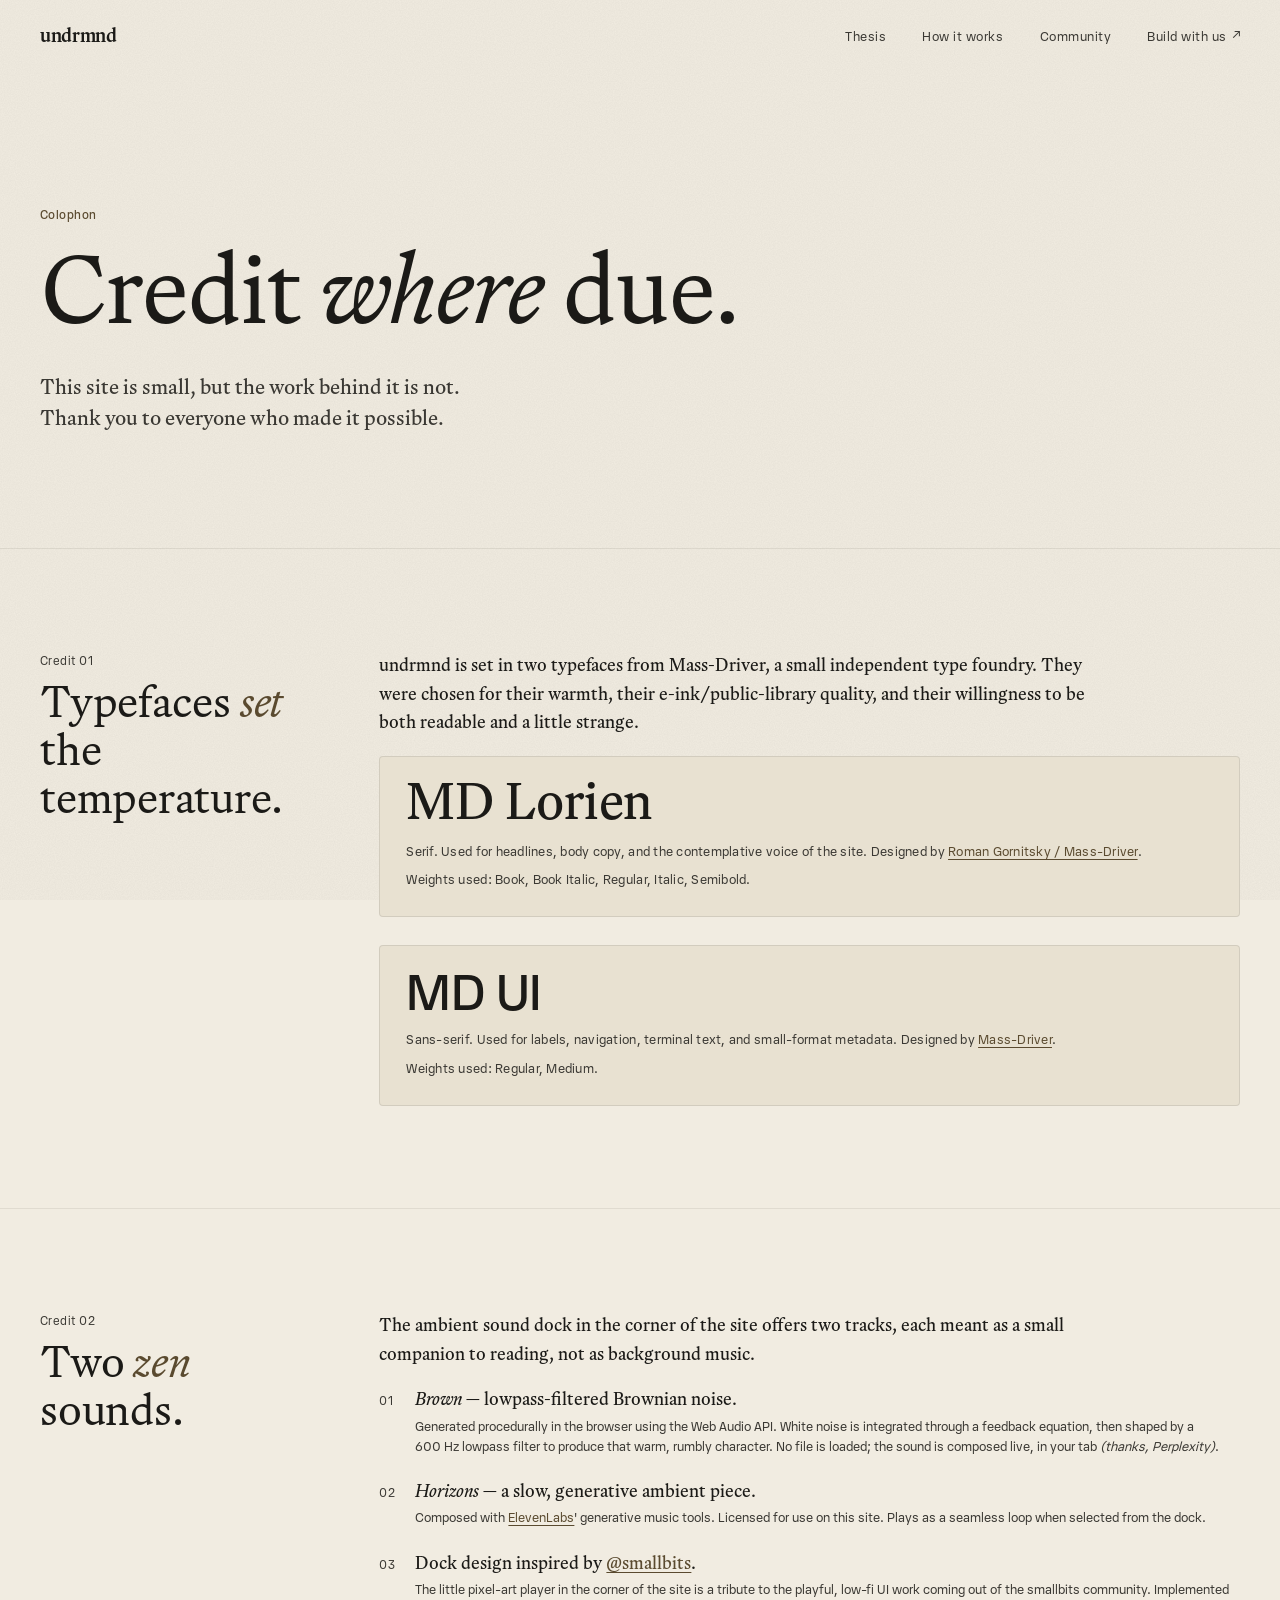
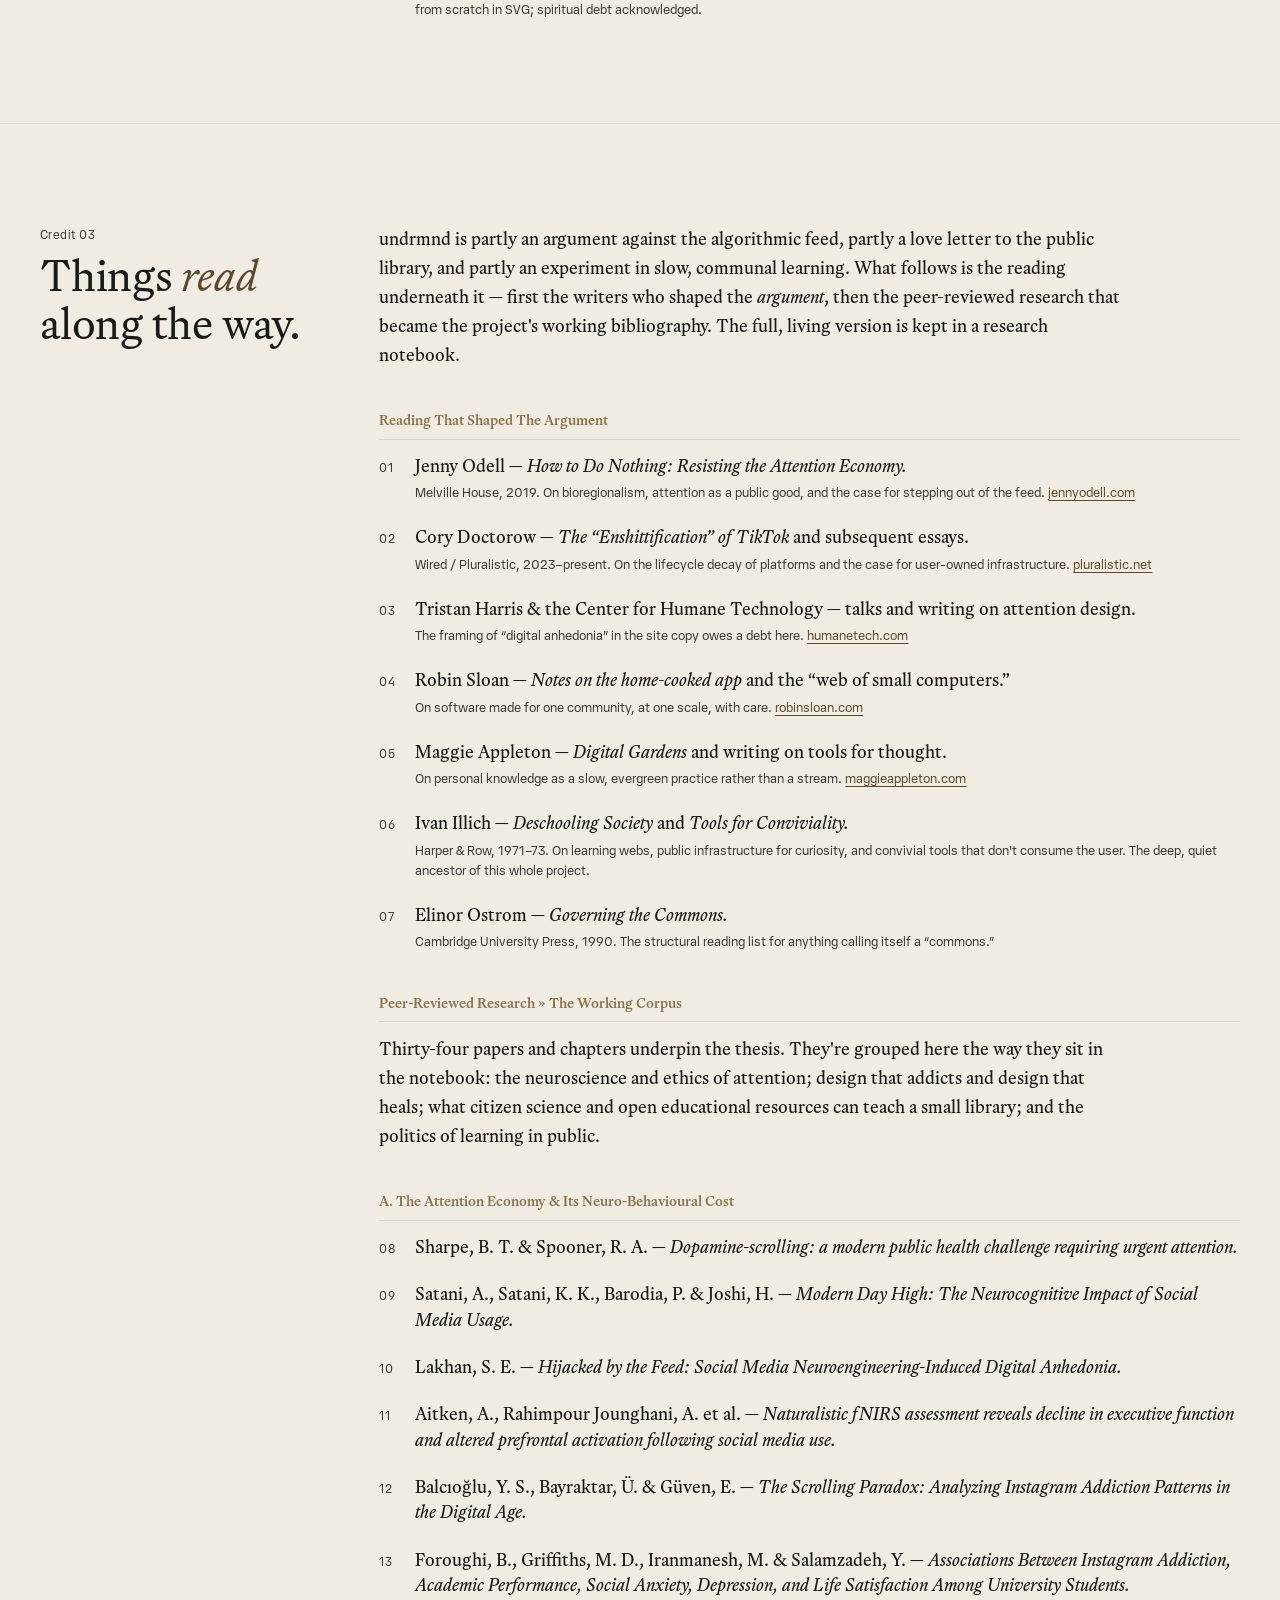
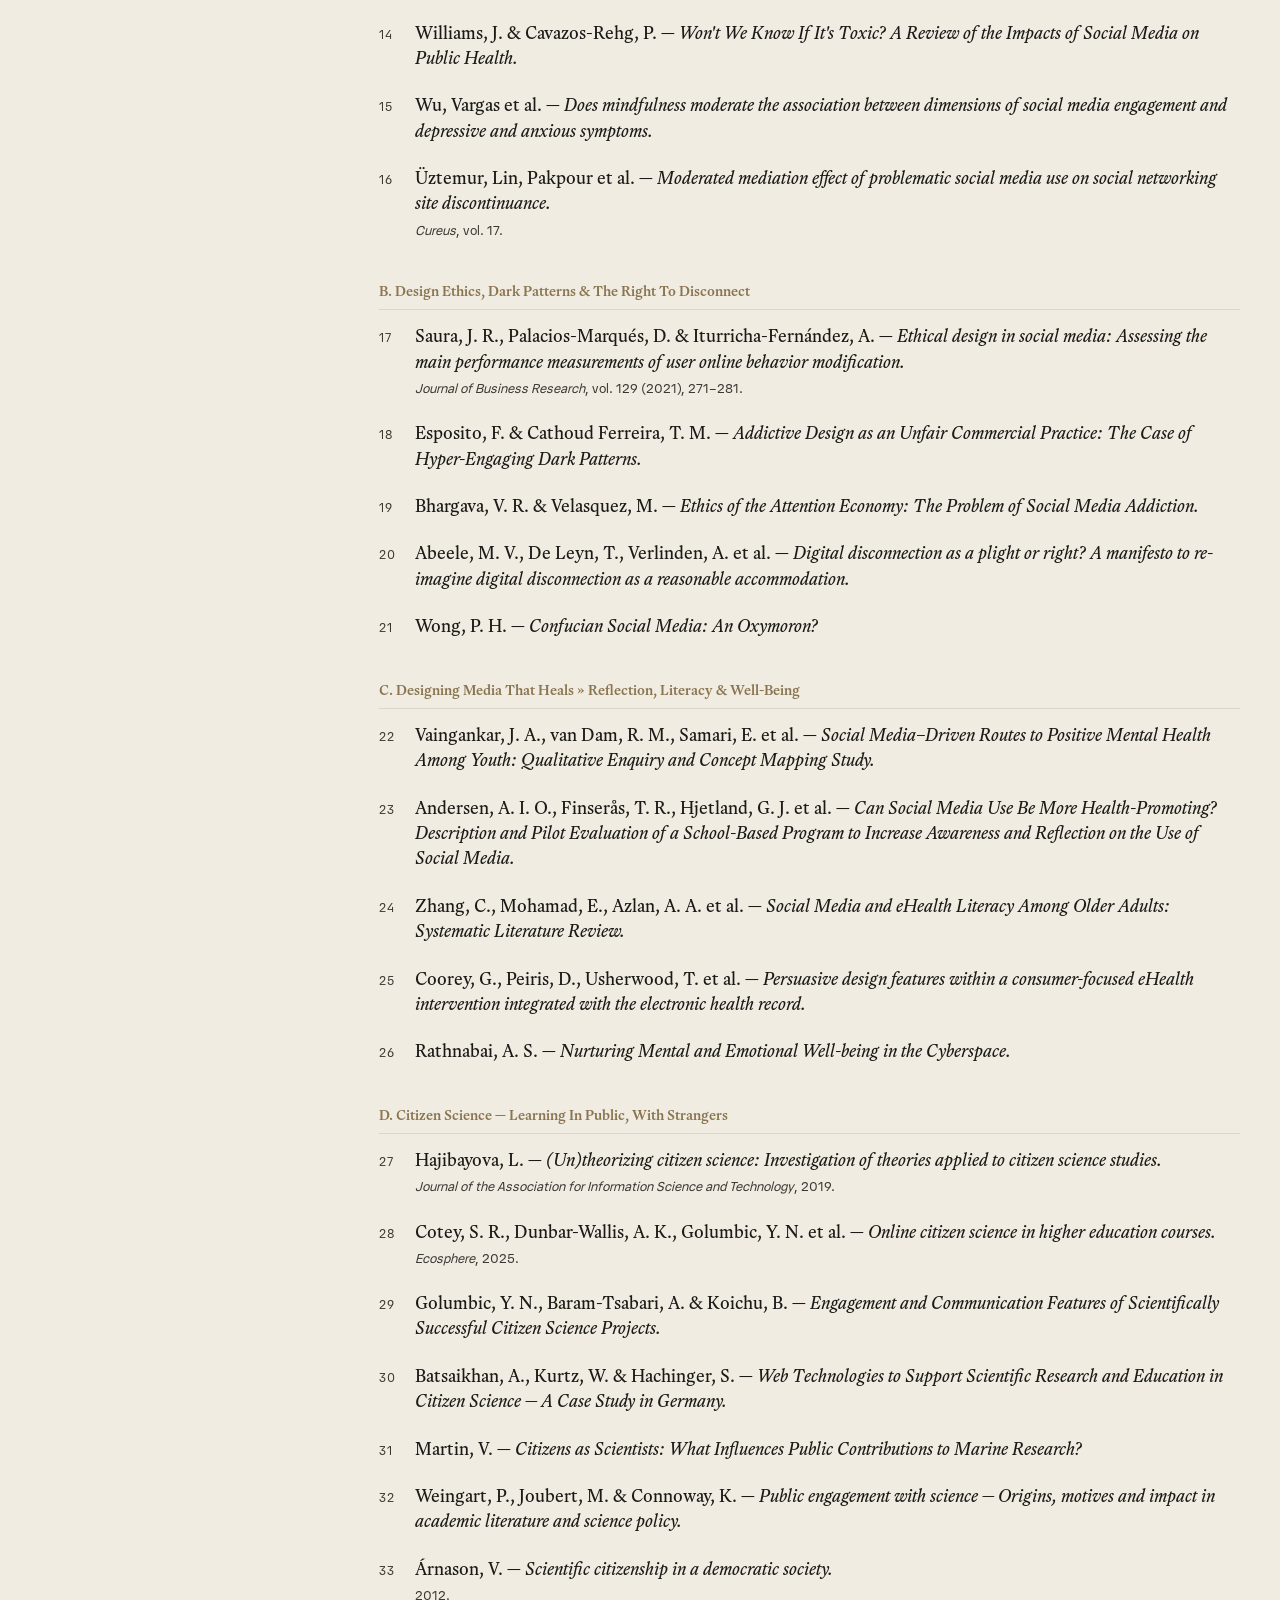
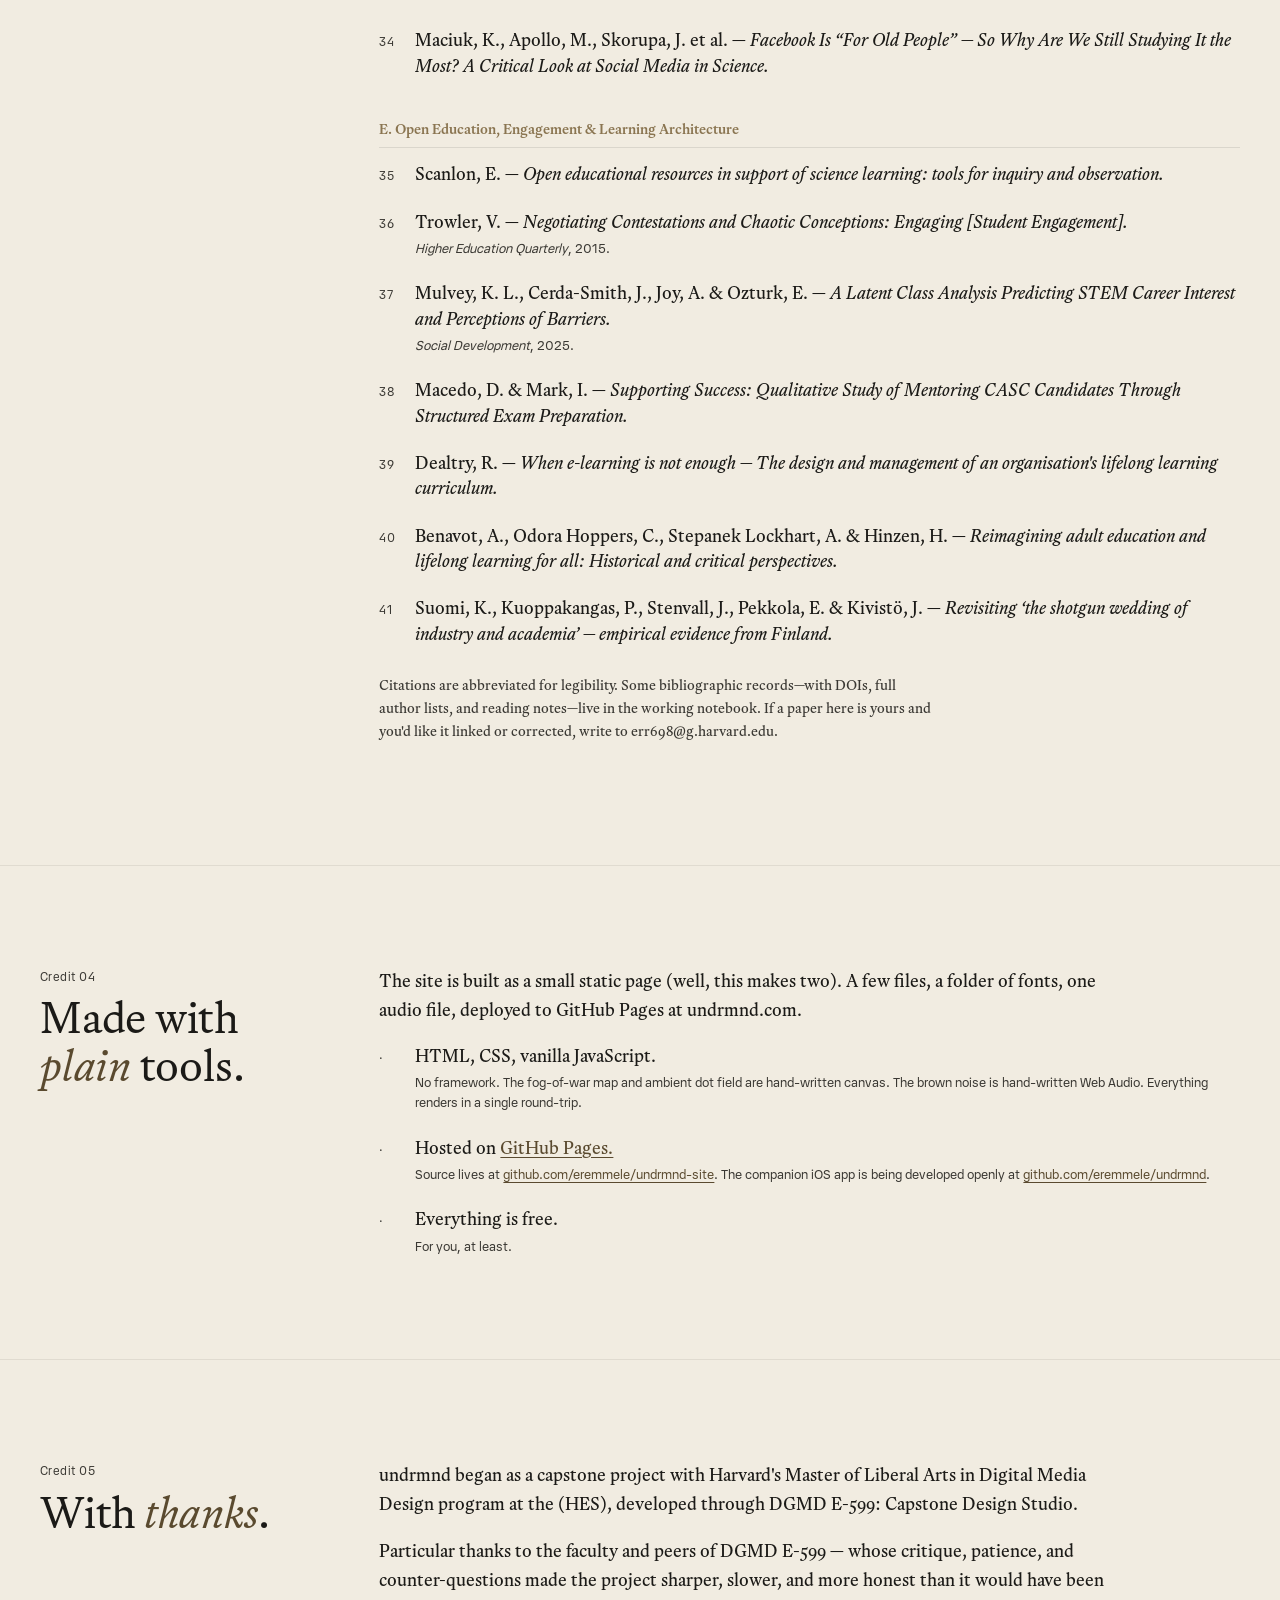
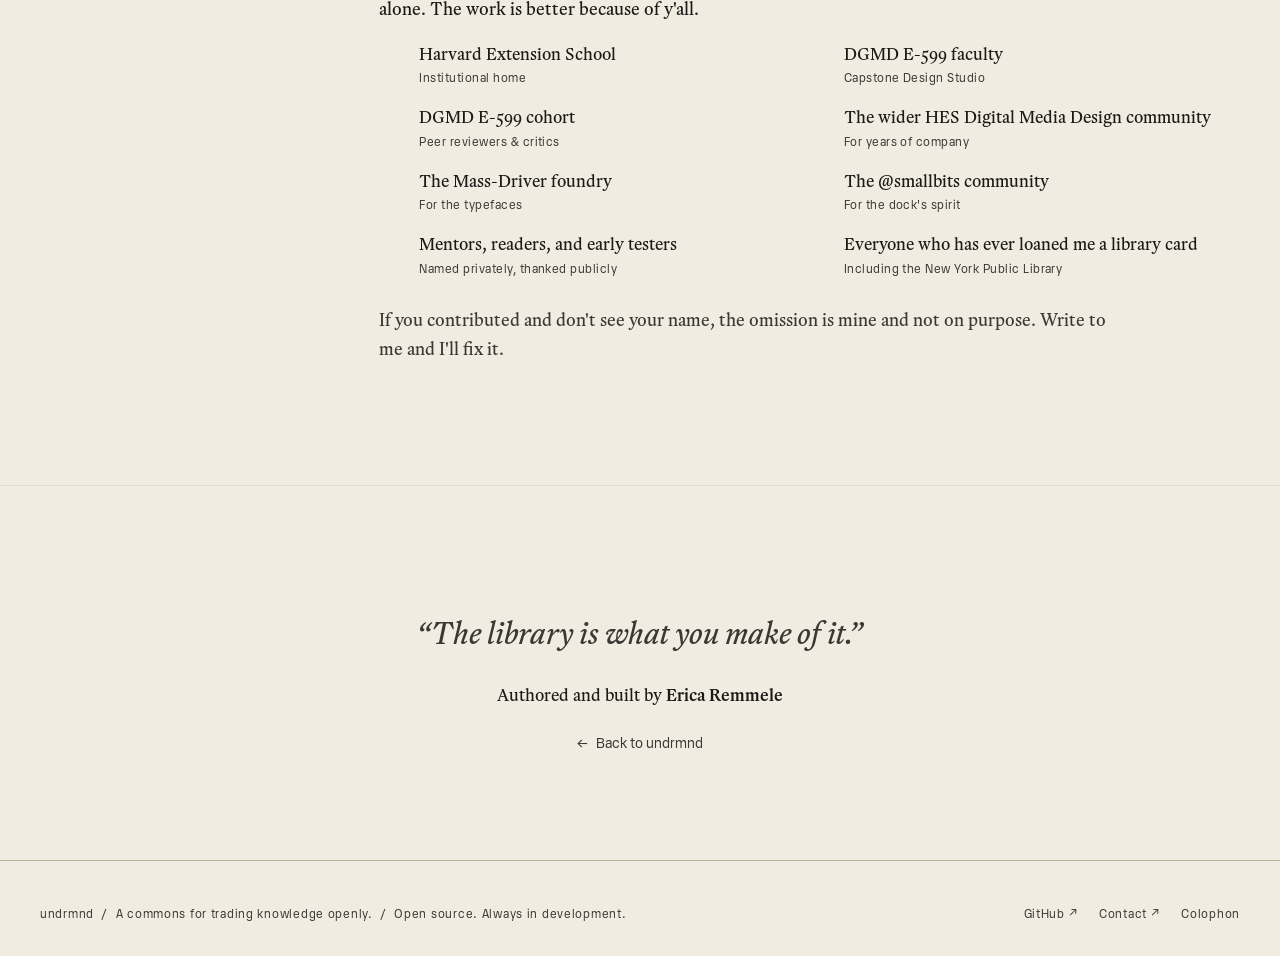
==== commit df37c2d1: "Fix audio, add colophon references, make the colophon word dance in footer, fix sound dock overlap" ====
--- a/colophon.html
+++ b/colophon.html
@@ -137,8 +137,10 @@
     </div>
     <div class="col-body">
       <p>
-        undrmnd is partly an argument against the algorithmic feed, partly a love letter to the public library, and partly an experiment in slow, communal learning. These are some of the voices that shaped that argument. The full reading list is maintained as a living notebook.
-      </p>
+        undrmnd is partly an argument against the algorithmic feed, partly a love letter to the public library, and partly an experiment in slow, communal learning. What follows is the reading underneath it &mdash; first the writers who shaped the <em>argument</em>, then the peer-reviewed research that became the project&apos;s working bibliography. The full, living version is kept in a <a href="https://notebooklm.google.com/notebook/d97d8672-4751-4eb2-9917-8f7582bcd6df" target="_blank" rel="noopener">research notebook</a>.
+      </p>
+
+      <div class="ref-subhead">Reading that shaped the argument</div>
       <ul class="ref-list">
         <li>
           <span class="ref-num">01</span>
@@ -189,14 +191,247 @@
             <span class="ref-meta">Cambridge University Press, 1990. The structural reading list for anything calling itself a &ldquo;commons.&rdquo;</span>
           </span>
         </li>
+      </ul>
+
+      <div class="ref-subhead">Peer-reviewed research &#187; the working corpus</div>
+      <p class="col-body" style="margin-bottom: 18px;">
+        Thirty-four papers and chapters underpin the thesis. They&apos;re grouped here the way they sit in the notebook: the neuroscience and ethics of attention; design that addicts and design that heals; what citizen science and open educational resources can teach a small library; and the politics of learning in public.
+      </p>
+
+      <div class="ref-subhead">A. The attention economy &amp; its neuro-behavioural cost</div>
+      <ul class="ref-list compact">
         <li>
           <span class="ref-num">08</span>
           <span>
-            <span class="ref-title">Living research notebook.</span>
-            <span class="ref-meta">An ongoing, source-by-source notebook for the thesis, maintained in <a href="https://notebooklm.google.com/notebook/d97d8672-4751-4eb2-9917-8f7582bcd6df" target="_blank" rel="noopener">NotebookLM</a>. Access is currently private; a public reading list will eventually live alongside the open-source app.</span>
-          </span>
-        </li>
-      </ul>
+            <span class="ref-title">Sharpe, B. T. &amp; Spooner, R. A. &mdash; <em>Dopamine-scrolling: a modern public health challenge requiring urgent attention.</em></span>
+          </span>
+        </li>
+        <li>
+          <span class="ref-num">09</span>
+          <span>
+            <span class="ref-title">Satani, A., Satani, K. K., Barodia, P. &amp; Joshi, H. &mdash; <em>Modern Day High: The Neurocognitive Impact of Social Media Usage.</em></span>
+          </span>
+        </li>
+        <li>
+          <span class="ref-num">10</span>
+          <span>
+            <span class="ref-title">Lakhan, S. E. &mdash; <em>Hijacked by the Feed: Social Media Neuroengineering-Induced Digital Anhedonia.</em></span>
+          </span>
+        </li>
+        <li>
+          <span class="ref-num">11</span>
+          <span>
+            <span class="ref-title">Aitken, A., Rahimpour Jounghani, A. et&nbsp;al. &mdash; <em>Naturalistic fNIRS assessment reveals decline in executive function and altered prefrontal activation following social media use.</em></span>
+          </span>
+        </li>
+        <li>
+          <span class="ref-num">12</span>
+          <span>
+            <span class="ref-title">Balc&#305;o&#287;lu, Y. S., Bayraktar, &Uuml;. &amp; G&uuml;ven, E. &mdash; <em>The Scrolling Paradox: Analyzing Instagram Addiction Patterns in the Digital Age.</em></span>
+          </span>
+        </li>
+        <li>
+          <span class="ref-num">13</span>
+          <span>
+            <span class="ref-title">Foroughi, B., Griffiths, M. D., Iranmanesh, M. &amp; Salamzadeh, Y. &mdash; <em>Associations Between Instagram Addiction, Academic Performance, Social Anxiety, Depression, and Life Satisfaction Among University Students.</em></span>
+          </span>
+        </li>
+        <li>
+          <span class="ref-num">14</span>
+          <span>
+            <span class="ref-title">Williams, J. &amp; Cavazos-Rehg, P. &mdash; <em>Won&apos;t We Know If It&apos;s Toxic? A Review of the Impacts of Social Media on Public Health.</em></span>
+          </span>
+        </li>
+        <li>
+          <span class="ref-num">15</span>
+          <span>
+            <span class="ref-title">Wu, Vargas et&nbsp;al. &mdash; <em>Does mindfulness moderate the association between dimensions of social media engagement and depressive and anxious symptoms.</em></span>
+          </span>
+        </li>
+        <li>
+          <span class="ref-num">16</span>
+          <span>
+            <span class="ref-title">&Uuml;ztemur, Lin, Pakpour et&nbsp;al. &mdash; <em>Moderated mediation effect of problematic social media use on social networking site discontinuance.</em></span>
+            <span class="ref-meta"><em>Cureus</em>, vol.&nbsp;17.</span>
+          </span>
+        </li>
+      </ul>
+
+      <div class="ref-subhead">B. Design ethics, dark patterns &amp; the right to disconnect</div>
+      <ul class="ref-list compact">
+        <li>
+          <span class="ref-num">17</span>
+          <span>
+            <span class="ref-title">Saura, J. R., Palacios-Marqu&eacute;s, D. &amp; Iturricha-Fern&aacute;ndez, A. &mdash; <em>Ethical design in social media: Assessing the main performance measurements of user online behavior modification.</em></span>
+            <span class="ref-meta"><em>Journal of Business Research</em>, vol.&nbsp;129 (2021), 271&ndash;281.</span>
+          </span>
+        </li>
+        <li>
+          <span class="ref-num">18</span>
+          <span>
+            <span class="ref-title">Esposito, F. &amp; Cathoud Ferreira, T. M. &mdash; <em>Addictive Design as an Unfair Commercial Practice: The Case of Hyper-Engaging Dark Patterns.</em></span>
+          </span>
+        </li>
+        <li>
+          <span class="ref-num">19</span>
+          <span>
+            <span class="ref-title">Bhargava, V. R. &amp; Velasquez, M. &mdash; <em>Ethics of the Attention Economy: The Problem of Social Media Addiction.</em></span>
+          </span>
+        </li>
+        <li>
+          <span class="ref-num">20</span>
+          <span>
+            <span class="ref-title">Abeele, M. V., De Leyn, T., Verlinden, A. et&nbsp;al. &mdash; <em>Digital disconnection as a plight or right? A manifesto to re-imagine digital disconnection as a reasonable accommodation.</em></span>
+          </span>
+        </li>
+        <li>
+          <span class="ref-num">21</span>
+          <span>
+            <span class="ref-title">Wong, P. H. &mdash; <em>Confucian Social Media: An Oxymoron?</em></span>
+          </span>
+        </li>
+      </ul>
+
+      <div class="ref-subhead">C. Designing media that heals &#187; reflection, literacy &amp; well-being</div>
+      <ul class="ref-list compact">
+        <li>
+          <span class="ref-num">22</span>
+          <span>
+            <span class="ref-title">Vaingankar, J. A., van Dam, R. M., Samari, E. et&nbsp;al. &mdash; <em>Social Media&ndash;Driven Routes to Positive Mental Health Among Youth: Qualitative Enquiry and Concept Mapping Study.</em></span>
+          </span>
+        </li>
+        <li>
+          <span class="ref-num">23</span>
+          <span>
+            <span class="ref-title">Andersen, A. I. O., Finser&aring;s, T. R., Hjetland, G. J. et&nbsp;al. &mdash; <em>Can Social Media Use Be More Health-Promoting? Description and Pilot Evaluation of a School-Based Program to Increase Awareness and Reflection on the Use of Social Media.</em></span>
+          </span>
+        </li>
+        <li>
+          <span class="ref-num">24</span>
+          <span>
+            <span class="ref-title">Zhang, C., Mohamad, E., Azlan, A. A. et&nbsp;al. &mdash; <em>Social Media and eHealth Literacy Among Older Adults: Systematic Literature Review.</em></span>
+          </span>
+        </li>
+        <li>
+          <span class="ref-num">25</span>
+          <span>
+            <span class="ref-title">Coorey, G., Peiris, D., Usherwood, T. et&nbsp;al. &mdash; <em>Persuasive design features within a consumer-focused eHealth intervention integrated with the electronic health record.</em></span>
+          </span>
+        </li>
+        <li>
+          <span class="ref-num">26</span>
+          <span>
+            <span class="ref-title">Rathnabai, A. S. &mdash; <em>Nurturing Mental and Emotional Well-being in the Cyberspace.</em></span>
+          </span>
+        </li>
+      </ul>
+      
+      <div class="ref-subhead">D. Citizen science &mdash; learning in public, with strangers</div>
+      <ul class="ref-list compact">
+        <li>
+          <span class="ref-num">27</span>
+          <span>
+            <span class="ref-title">Hajibayova, L. &mdash; <em>(Un)theorizing citizen science: Investigation of theories applied to citizen science studies.</em></span>
+            <span class="ref-meta"><em>Journal of the Association for Information Science and Technology</em>, 2019.</span>
+          </span>
+        </li>
+        <li>
+          <span class="ref-num">28</span>
+          <span>
+            <span class="ref-title">Cotey, S. R., Dunbar-Wallis, A. K., Golumbic, Y. N. et&nbsp;al. &mdash; <em>Online citizen science in higher education courses.</em></span>
+            <span class="ref-meta"><em>Ecosphere</em>, 2025.</span>
+          </span>
+        </li>
+        <li>
+          <span class="ref-num">29</span>
+          <span>
+            <span class="ref-title">Golumbic, Y. N., Baram-Tsabari, A. &amp; Koichu, B. &mdash; <em>Engagement and Communication Features of Scientifically Successful Citizen Science Projects.</em></span>
+          </span>
+        </li>
+        <li>
+          <span class="ref-num">30</span>
+          <span>
+            <span class="ref-title">Batsaikhan, A., Kurtz, W. &amp; Hachinger, S. &mdash; <em>Web Technologies to Support Scientific Research and Education in Citizen Science &mdash; A Case Study in Germany.</em></span>
+          </span>
+        </li>
+        <li>
+          <span class="ref-num">31</span>
+          <span>
+            <span class="ref-title">Martin, V. &mdash; <em>Citizens as Scientists: What Influences Public Contributions to Marine Research?</em></span>
+          </span>
+        </li>
+        <li>
+          <span class="ref-num">32</span>
+          <span>
+            <span class="ref-title">Weingart, P., Joubert, M. &amp; Connoway, K. &mdash; <em>Public engagement with science &mdash; Origins, motives and impact in academic literature and science policy.</em></span>
+          </span>
+        </li>
+        <li>
+          <span class="ref-num">33</span>
+          <span>
+            <span class="ref-title">&Aacute;rnason, V. &mdash; <em>Scientific citizenship in a democratic society.</em></span>
+            <span class="ref-meta">2012.</span>
+          </span>
+        </li>
+        <li>
+          <span class="ref-num">34</span>
+          <span>
+            <span class="ref-title">Maciuk, K., Apollo, M., Skorupa, J. et&nbsp;al. &mdash; <em>Facebook Is &ldquo;For Old People&rdquo; &mdash; So Why Are We Still Studying It the Most? A Critical Look at Social Media in Science.</em></span>
+          </span>
+        </li>
+      </ul>
+
+      <div class="ref-subhead">E. Open education, engagement &amp; learning architecture</div>
+      <ul class="ref-list compact">
+        <li>
+          <span class="ref-num">35</span>
+          <span>
+            <span class="ref-title">Scanlon, E. &mdash; <em>Open educational resources in support of science learning: tools for inquiry and observation.</em></span>
+          </span>
+        </li>
+        <li>
+          <span class="ref-num">36</span>
+          <span>
+            <span class="ref-title">Trowler, V. &mdash; <em>Negotiating Contestations and Chaotic Conceptions: Engaging [Student Engagement].</em></span>
+            <span class="ref-meta"><em>Higher Education Quarterly</em>, 2015.</span>
+          </span>
+        </li>
+        <li>
+          <span class="ref-num">37</span>
+          <span>
+            <span class="ref-title">Mulvey, K. L., Cerda-Smith, J., Joy, A. &amp; Ozturk, E. &mdash; <em>A Latent Class Analysis Predicting STEM Career Interest and Perceptions of Barriers.</em></span>
+            <span class="ref-meta"><em>Social Development</em>, 2025.</span>
+          </span>
+        </li>
+        <li>
+          <span class="ref-num">38</span>
+          <span>
+            <span class="ref-title">Macedo, D. &amp; Mark, I. &mdash; <em>Supporting Success: Qualitative Study of Mentoring CASC Candidates Through Structured Exam Preparation.</em></span>
+          </span>
+        </li>
+        <li>
+          <span class="ref-num">39</span>
+          <span>
+            <span class="ref-title">Dealtry, R. &mdash; <em>When e-learning is not enough &mdash; The design and management of an organisation&apos;s lifelong learning curriculum.</em></span>
+          </span>
+        </li>
+        <li>
+          <span class="ref-num">40</span>
+          <span>
+            <span class="ref-title">Benavot, A., Odora Hoppers, C., Stepanek Lockhart, A. &amp; Hinzen, H. &mdash; <em>Reimagining adult education and lifelong learning for all: Historical and critical perspectives.</em></span>
+          </span>
+        </li>
+        <li>
+          <span class="ref-num">41</span>
+          <span>
+            <span class="ref-title">Suomi, K., Kuoppakangas, P., Stenvall, J., Pekkola, E. &amp; Kivist&ouml;, J. &mdash; <em>Revisiting &lsquo;the shotgun wedding of industry and academia&rsquo; &mdash; empirical evidence from Finland.</em></span>
+          </span>
+        </li>
+      </ul>
+
+      <p class="col-body" style="margin-top: 28px; font-size: 14px; color: var(--graphite-600);">
+        Citations are abbreviated for legibility. Some bibliographic records&mdash;with DOIs, full author lists, and reading notes&mdash;live in the <a href="https://notebooklm.google.com/notebook/d97d8672-4751-4eb2-9917-8f7582bcd6df" target="_blank" rel="noopener">working notebook</a>. If a paper here is yours and you&apos;d like it linked or corrected, write to <a href="mailto:err698@g.harvard.edu">err698@g.harvard.edu</a>.
+      </p>
     </div>
   </div>
 </section>
@@ -290,7 +525,7 @@
 <!-- ===== Footer ===== -->
 <footer class="site-footer">
   <div class="container">
-    <div class="footer-row">
+    <div class="footer-row colophon">
       <span>undrmnd &nbsp;/&nbsp; A commons for trading knowledge openly. &nbsp;/&nbsp; Open source. Always in development.</span>
       <span>
         <a href="https://github.com/eremmele/undrmnd-site" target="_blank" rel="noopener" style="margin-right:18px;">GitHub ↗</a>
--- a/styles.css
+++ b/styles.css
@@ -1028,7 +1028,7 @@
 /* ---------- Footer ---------- */
 .site-footer {
   border-top: 1px solid var(--hairline);
-  padding: 44px 0 56px;
+  padding: 44px 0 32px;
   font-family: var(--sans);
   font-size: 12px;
   letter-spacing: 0.06em;
@@ -1039,12 +1039,37 @@
   justify-content: space-between;
   flex-wrap: wrap;
   gap: 18px;
+  padding-right: clamp(0px, 10vw, 240px);
+}
+.footer-row.colophon {
+  padding-right: 0;
 }
 .footer-bottom {
   margin-top: 36px;
   font-size: 12px;
   letter-spacing: 0.02em;
   opacity: 0.7;
+}
+@media (max-width: 720px) {
+  .site-footer { padding-bottom: 180px; }  /* dock stacks taller on mobile */
+  .footer-row { padding-right: 0; }
+}
+
+/* ---------- Dancing Colophon ---------- */
+.footer-colophon { display: inline-block; }
+.footer-colophon .ch {
+  display: inline-block;
+  will-change: transform;
+  animation: colophon-wave .3s ease-in-out infinite;
+  animation-delay: calc(var(--i, 0) * 90ms);
+  font-weight: bold;
+}
+@keyframes colophon-wave {
+  0%, 100% { transform: translateY(0); }
+  50%      { transform: translateY(-4px); }
+}
+@media (prefers-reduced-motion: reduce) {
+  .footer-colophon .ch { animation: none; }
 }
 
 /* ---------- Sound dock (@smallbits 8x8 pixel) ---------- */
@@ -1147,4 +1172,224 @@
 .build-link--primary:hover,
 .build-link--primary:focus-visible {
   transform: scale(1.03);
-}+}
+
+/* ---------- Colophon ---------- */
+body.colophon-page { background: var(--paper); color: var(--graphite-900); }
+
+.col-hero {
+      padding: clamp(140px, 16vw, 200px) 0 clamp(56px, 7vw, 96px);
+      border-bottom: 1px solid rgba(27, 26, 23, 0.08);
+    }
+.col-hero .label { color: var(--accent); }
+    .col-hero h1 {
+      font-family: var(--serif);
+      font-weight: 400;
+      font-size: clamp(48px, 8vw, 96px);
+      line-height: 1.02;
+      letter-spacing: -0.01em;
+      margin: 18px 0 28px;
+      max-width: 22ch;
+    }
+    .col-hero .lede {
+      font-family: var(--serif);
+      font-size: clamp(18px, 1.6vw, 22px);
+      line-height: 1.55;
+      color: var(--graphite-600);
+      max-width: 48ch;
+      text-wrap: balance;
+    }
+    .col-hero .lede em { font-style: italic; color: var(--graphite-900); }
+
+    .col-section {
+      padding: clamp(56px, 8vw, 104px) 0;
+      border-bottom: 1px solid rgba(27, 26, 23, 0.08);
+    }
+    .col-grid {
+      display: grid;
+      grid-template-columns: 0.32fr 1fr;
+      gap: clamp(28px, 5vw, 72px);
+      align-items: start;
+    }
+    @media (max-width: 820px) {
+      .col-grid { grid-template-columns: 1fr; gap: 28px; }
+    }
+    .col-section h2 {
+      font-family: var(--serif);
+      font-weight: 400;
+      font-size: clamp(28px, 3.4vw, 44px);
+      line-height: 1.1;
+      letter-spacing: -0.005em;
+      margin: 0;
+      max-width: 14ch;
+    }
+    .col-section h2 em { font-style: italic; color: var(--accent); }
+    .col-section .col-eyebrow {
+      font-family: var(--sans);
+      font-size: 12px;
+      letter-spacing: 0.04em;
+      color: var(--graphite-600);
+      margin-bottom: 10px;
+    }
+    .col-body p {
+      font-family: var(--serif);
+      font-size: 17.5px;
+      line-height: 1.65;
+      color: var(--graphite-900);
+      max-width: 62ch;
+      margin: 0 0 18px;
+    }
+    .col-body p.muted-graf {
+      color: var(--graphite-600);
+    }
+
+    /* Typeface specimens */
+    .specimen-list {
+      list-style: none;
+      padding: 0;
+      margin: 0;
+      display: grid;
+      gap: 28px;
+    }
+    .specimen {
+      padding: 22px 26px;
+      border: 1px solid rgba(27, 26, 23, 0.10);
+      background: var(--paper-raised);
+      border-radius: 4px;
+    }
+    .specimen .spec-name {
+      font-family: var(--serif);
+      font-size: clamp(34px, 4vw, 52px);
+      line-height: 1;
+      letter-spacing: -0.01em;
+      display: block;
+      margin-bottom: 6px;
+    }
+    .specimen.sans .spec-name { font-family: var(--sans); font-weight: 500; }
+    .specimen .spec-meta {
+      font-family: var(--sans);
+      font-size: 13px;
+      letter-spacing: 0.02em;
+      color: var(--graphite-600);
+      line-height: 1.5;
+    }
+    .specimen .spec-meta a { color: var(--accent); text-decoration: underline; text-underline-offset: 3px; }
+
+    /* Generic linked reference list */
+    .ref-subhead {
+      font-family: var(--serif);
+      font-size: 14px;
+      font-weight: bold;
+      text-transform: capitalize;
+      color: #8a7551;
+      margin: 40px 0 14px;
+      padding-bottom: 6px;
+      border-bottom: 1px solid rgba(27, 26, 23, 0.10);
+    }
+    .ref-subhead:first-child { margin-top: 0; }
+    .ref-list {
+      list-style: none;
+      padding: 0;
+      margin: 0;
+      display: grid;
+      gap: 22px;
+    }
+    .ref-list li {
+      padding-left: 0;
+      display: grid;
+      grid-template-columns: 22px 1fr;
+      gap: 14px;
+      align-items: start;
+    }
+    .ref-list .ref-num {
+      font-family: var(--sans);
+      font-size: 12px;
+      color: var(--graphite-600);
+      padding-top: 5px;
+      letter-spacing: 0.04em;
+    }
+    .ref-list .ref-title {
+      font-family: var(--serif);
+      font-size: 17.5px;
+      line-height: 1.45;
+      color: var(--graphite-900);
+      display: block;
+    }
+    .ref-list .ref-title em { font-style: italic; }
+    .ref-list .ref-meta {
+      font-family: var(--sans);
+      font-size: 13px;
+      color: var(--graphite-600);
+      line-height: 1.55;
+      margin-top: 4px;
+      display: block;
+    }
+    .ref-list a {
+      color: var(--accent);
+      text-decoration: underline;
+      text-underline-offset: 3px;
+      text-decoration-thickness: 1px;
+    }
+    .ref-list a:hover { color: var(--graphite-900); }
+
+    /* People grid */
+    .people-grid {
+      display: grid;
+      grid-template-columns: repeat(2, 1fr);
+      gap: 18px 28px;
+    }
+    @media (max-width: 620px) {
+      .people-grid { grid-template-columns: 1fr; }
+    }
+    .people-grid li {
+      list-style: none;
+      font-family: var(--serif);
+      font-size: 17px;
+      color: var(--graphite-900);
+      line-height: 1.5;
+    }
+    .people-grid li .role {
+      display: block;
+      font-family: var(--sans);
+      font-size: 12px;
+      letter-spacing: 0.04em;
+      color: var(--graphite-600);
+      margin-top: 2px;
+    }
+
+    /* Closing note */
+    .col-closing {
+      padding: clamp(72px, 10vw, 140px) 0 clamp(56px, 8vw, 104px);
+      text-align: center;
+    }
+    .col-closing p {
+      font-family: var(--serif);
+      font-style: italic;
+      font-size: clamp(22px, 2.4vw, 32px);
+      line-height: 1.4;
+      color: var(--graphite-600);
+      max-width: 38ch;
+      margin: 0 auto;
+      text-wrap: balance;
+    }
+    .col-closing .sig {
+      font-family: var(--serif);
+      font-size: 17px;
+      color: var(--graphite-900);
+      margin-top: 28px;
+      font-style: normal;
+    }
+    .col-closing .sig strong { font-weight: 600; }
+
+    .back-link {
+      display: inline-flex;
+      align-items: center;
+      gap: 8px;
+      font-family: var(--sans);
+      font-size: 14px;
+      color: var(--graphite-600);
+      text-decoration: none;
+      margin-top: 24px;
+    }
+    .back-link:hover { color: var(--graphite-900); }
+    .back-link::before { content: "←"; }
--- a/styles.css
+++ b/styles.css
@@ -1028,7 +1028,7 @@
 /* ---------- Footer ---------- */
 .site-footer {
   border-top: 1px solid var(--hairline);
-  padding: 44px 0 56px;
+  padding: 44px 0 32px;
   font-family: var(--sans);
   font-size: 12px;
   letter-spacing: 0.06em;
@@ -1039,12 +1039,37 @@
   justify-content: space-between;
   flex-wrap: wrap;
   gap: 18px;
+  padding-right: clamp(0px, 10vw, 240px);
+}
+.footer-row.colophon {
+  padding-right: 0;
 }
 .footer-bottom {
   margin-top: 36px;
   font-size: 12px;
   letter-spacing: 0.02em;
   opacity: 0.7;
+}
+@media (max-width: 720px) {
+  .site-footer { padding-bottom: 180px; }  /* dock stacks taller on mobile */
+  .footer-row { padding-right: 0; }
+}
+
+/* ---------- Dancing Colophon ---------- */
+.footer-colophon { display: inline-block; }
+.footer-colophon .ch {
+  display: inline-block;
+  will-change: transform;
+  animation: colophon-wave .3s ease-in-out infinite;
+  animation-delay: calc(var(--i, 0) * 90ms);
+  font-weight: bold;
+}
+@keyframes colophon-wave {
+  0%, 100% { transform: translateY(0); }
+  50%      { transform: translateY(-4px); }
+}
+@media (prefers-reduced-motion: reduce) {
+  .footer-colophon .ch { animation: none; }
 }
 
 /* ---------- Sound dock (@smallbits 8x8 pixel) ---------- */
@@ -1147,4 +1172,224 @@
 .build-link--primary:hover,
 .build-link--primary:focus-visible {
   transform: scale(1.03);
-}+}
+
+/* ---------- Colophon ---------- */
+body.colophon-page { background: var(--paper); color: var(--graphite-900); }
+
+.col-hero {
+      padding: clamp(140px, 16vw, 200px) 0 clamp(56px, 7vw, 96px);
+      border-bottom: 1px solid rgba(27, 26, 23, 0.08);
+    }
+.col-hero .label { color: var(--accent); }
+    .col-hero h1 {
+      font-family: var(--serif);
+      font-weight: 400;
+      font-size: clamp(48px, 8vw, 96px);
+      line-height: 1.02;
+      letter-spacing: -0.01em;
+      margin: 18px 0 28px;
+      max-width: 22ch;
+    }
+    .col-hero .lede {
+      font-family: var(--serif);
+      font-size: clamp(18px, 1.6vw, 22px);
+      line-height: 1.55;
+      color: var(--graphite-600);
+      max-width: 48ch;
+      text-wrap: balance;
+    }
+    .col-hero .lede em { font-style: italic; color: var(--graphite-900); }
+
+    .col-section {
+      padding: clamp(56px, 8vw, 104px) 0;
+      border-bottom: 1px solid rgba(27, 26, 23, 0.08);
+    }
+    .col-grid {
+      display: grid;
+      grid-template-columns: 0.32fr 1fr;
+      gap: clamp(28px, 5vw, 72px);
+      align-items: start;
+    }
+    @media (max-width: 820px) {
+      .col-grid { grid-template-columns: 1fr; gap: 28px; }
+    }
+    .col-section h2 {
+      font-family: var(--serif);
+      font-weight: 400;
+      font-size: clamp(28px, 3.4vw, 44px);
+      line-height: 1.1;
+      letter-spacing: -0.005em;
+      margin: 0;
+      max-width: 14ch;
+    }
+    .col-section h2 em { font-style: italic; color: var(--accent); }
+    .col-section .col-eyebrow {
+      font-family: var(--sans);
+      font-size: 12px;
+      letter-spacing: 0.04em;
+      color: var(--graphite-600);
+      margin-bottom: 10px;
+    }
+    .col-body p {
+      font-family: var(--serif);
+      font-size: 17.5px;
+      line-height: 1.65;
+      color: var(--graphite-900);
+      max-width: 62ch;
+      margin: 0 0 18px;
+    }
+    .col-body p.muted-graf {
+      color: var(--graphite-600);
+    }
+
+    /* Typeface specimens */
+    .specimen-list {
+      list-style: none;
+      padding: 0;
+      margin: 0;
+      display: grid;
+      gap: 28px;
+    }
+    .specimen {
+      padding: 22px 26px;
+      border: 1px solid rgba(27, 26, 23, 0.10);
+      background: var(--paper-raised);
+      border-radius: 4px;
+    }
+    .specimen .spec-name {
+      font-family: var(--serif);
+      font-size: clamp(34px, 4vw, 52px);
+      line-height: 1;
+      letter-spacing: -0.01em;
+      display: block;
+      margin-bottom: 6px;
+    }
+    .specimen.sans .spec-name { font-family: var(--sans); font-weight: 500; }
+    .specimen .spec-meta {
+      font-family: var(--sans);
+      font-size: 13px;
+      letter-spacing: 0.02em;
+      color: var(--graphite-600);
+      line-height: 1.5;
+    }
+    .specimen .spec-meta a { color: var(--accent); text-decoration: underline; text-underline-offset: 3px; }
+
+    /* Generic linked reference list */
+    .ref-subhead {
+      font-family: var(--serif);
+      font-size: 14px;
+      font-weight: bold;
+      text-transform: capitalize;
+      color: #8a7551;
+      margin: 40px 0 14px;
+      padding-bottom: 6px;
+      border-bottom: 1px solid rgba(27, 26, 23, 0.10);
+    }
+    .ref-subhead:first-child { margin-top: 0; }
+    .ref-list {
+      list-style: none;
+      padding: 0;
+      margin: 0;
+      display: grid;
+      gap: 22px;
+    }
+    .ref-list li {
+      padding-left: 0;
+      display: grid;
+      grid-template-columns: 22px 1fr;
+      gap: 14px;
+      align-items: start;
+    }
+    .ref-list .ref-num {
+      font-family: var(--sans);
+      font-size: 12px;
+      color: var(--graphite-600);
+      padding-top: 5px;
+      letter-spacing: 0.04em;
+    }
+    .ref-list .ref-title {
+      font-family: var(--serif);
+      font-size: 17.5px;
+      line-height: 1.45;
+      color: var(--graphite-900);
+      display: block;
+    }
+    .ref-list .ref-title em { font-style: italic; }
+    .ref-list .ref-meta {
+      font-family: var(--sans);
+      font-size: 13px;
+      color: var(--graphite-600);
+      line-height: 1.55;
+      margin-top: 4px;
+      display: block;
+    }
+    .ref-list a {
+      color: var(--accent);
+      text-decoration: underline;
+      text-underline-offset: 3px;
+      text-decoration-thickness: 1px;
+    }
+    .ref-list a:hover { color: var(--graphite-900); }
+
+    /* People grid */
+    .people-grid {
+      display: grid;
+      grid-template-columns: repeat(2, 1fr);
+      gap: 18px 28px;
+    }
+    @media (max-width: 620px) {
+      .people-grid { grid-template-columns: 1fr; }
+    }
+    .people-grid li {
+      list-style: none;
+      font-family: var(--serif);
+      font-size: 17px;
+      color: var(--graphite-900);
+      line-height: 1.5;
+    }
+    .people-grid li .role {
+      display: block;
+      font-family: var(--sans);
+      font-size: 12px;
+      letter-spacing: 0.04em;
+      color: var(--graphite-600);
+      margin-top: 2px;
+    }
+
+    /* Closing note */
+    .col-closing {
+      padding: clamp(72px, 10vw, 140px) 0 clamp(56px, 8vw, 104px);
+      text-align: center;
+    }
+    .col-closing p {
+      font-family: var(--serif);
+      font-style: italic;
+      font-size: clamp(22px, 2.4vw, 32px);
+      line-height: 1.4;
+      color: var(--graphite-600);
+      max-width: 38ch;
+      margin: 0 auto;
+      text-wrap: balance;
+    }
+    .col-closing .sig {
+      font-family: var(--serif);
+      font-size: 17px;
+      color: var(--graphite-900);
+      margin-top: 28px;
+      font-style: normal;
+    }
+    .col-closing .sig strong { font-weight: 600; }
+
+    .back-link {
+      display: inline-flex;
+      align-items: center;
+      gap: 8px;
+      font-family: var(--sans);
+      font-size: 14px;
+      color: var(--graphite-600);
+      text-decoration: none;
+      margin-top: 24px;
+    }
+    .back-link:hover { color: var(--graphite-900); }
+    .back-link::before { content: "←"; }
